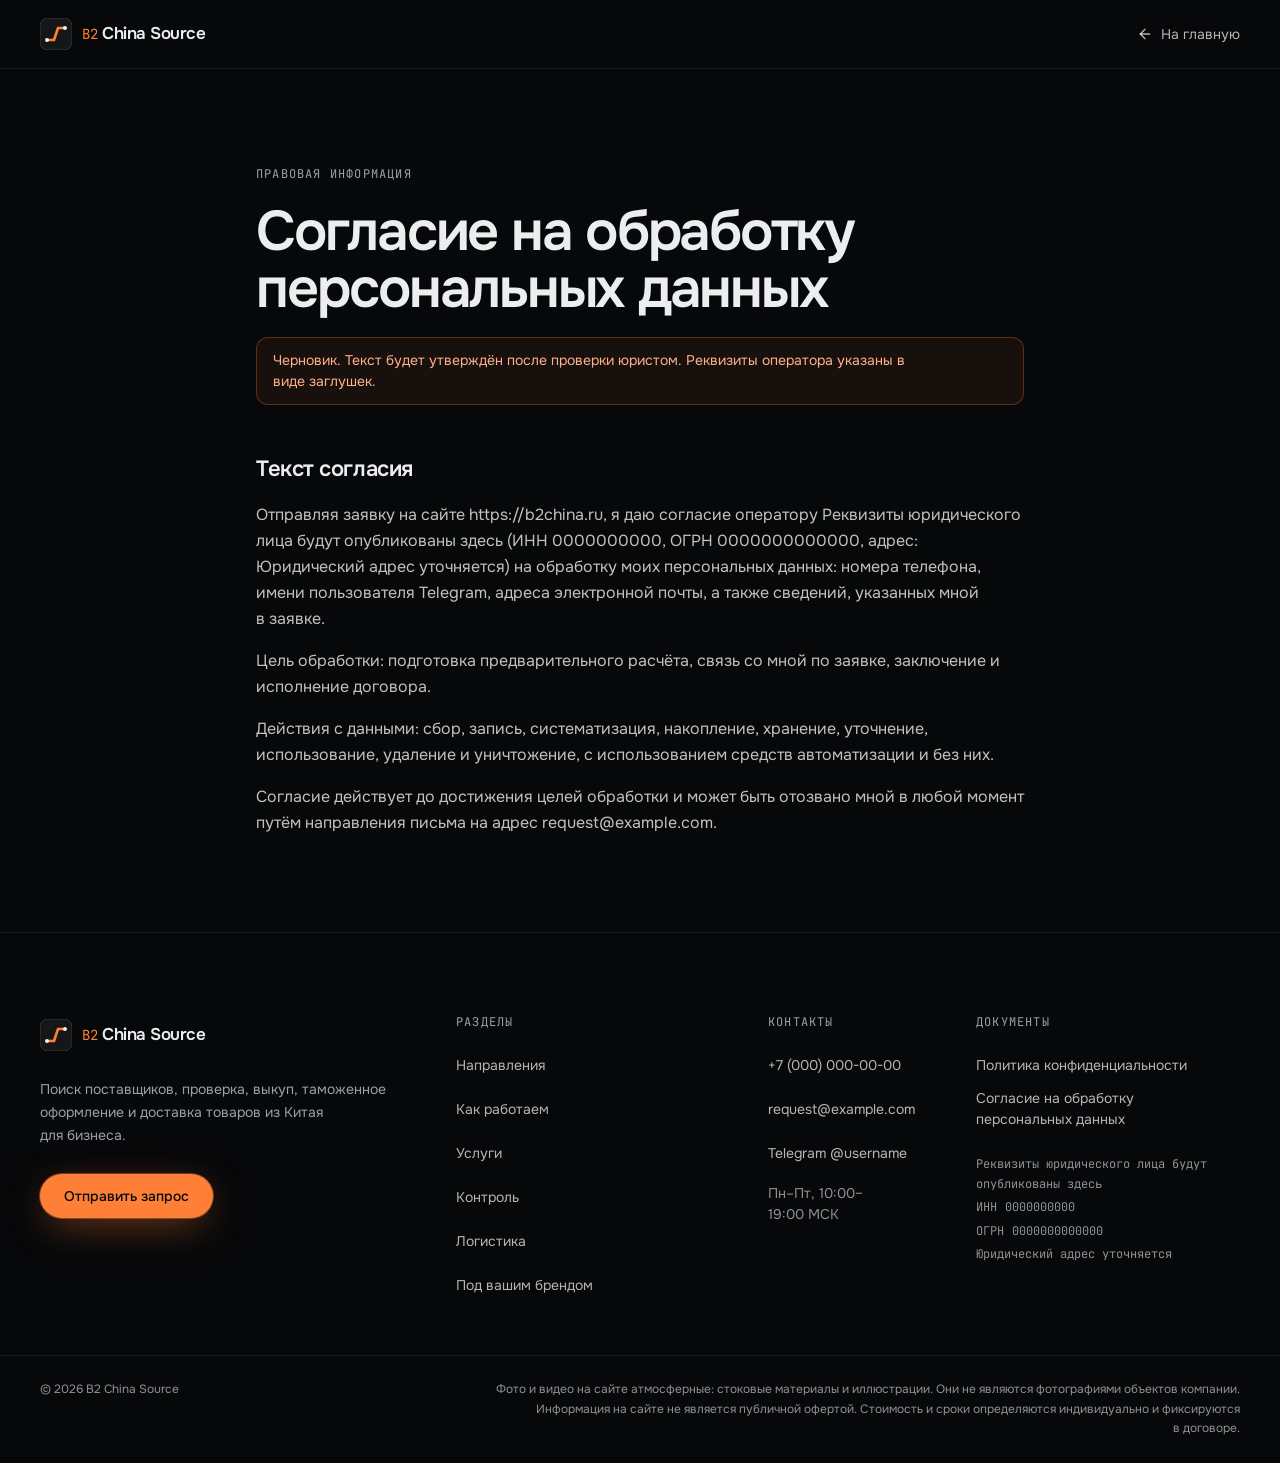
==== consent/index.html @ 24091be8 "Add files via upload" ====
<!doctype html>
<html lang="ru">
  <head>
    <meta charset="UTF-8" />
    <meta name="viewport" content="width=device-width, initial-scale=1.0, viewport-fit=cover" />
    <title>Согласие на обработку персональных данных | B2 China Source</title>
    <meta name="robots" content="noindex, follow" />
    <meta name="theme-color" content="#07080A" />
    <link rel="icon" type="image/svg+xml" href="/favicon.svg" />
    <script type="module" crossorigin src="/assets/main-Chl_ISQE.js"></script>
    <link rel="stylesheet" crossorigin href="/assets/main-C92BoehM.css">
  </head>
  <body>
    <div id="root" data-page="consent"></div>
  </body>
</html>
---- assets/main-C92BoehM.css ----
@font-face{font-family:Onest Variable;font-style:normal;font-display:swap;font-weight:100 900;src:url(/assets/onest-cyrillic-ext-wght-normal-DOFToQv1.woff2)format("woff2-variations");unicode-range:U+460-52F,U+1C80-1C8A,U+20B4,U+2DE0-2DFF,U+A640-A69F,U+FE2E-FE2F}@font-face{font-family:Onest Variable;font-style:normal;font-display:swap;font-weight:100 900;src:url(/assets/onest-cyrillic-wght-normal-DayYxulF.woff2)format("woff2-variations");unicode-range:U+301,U+400-45F,U+490-491,U+4B0-4B1,U+2116}@font-face{font-family:Onest Variable;font-style:normal;font-display:swap;font-weight:100 900;src:url(/assets/onest-math-wght-normal-Bl4ZGkZl.woff2)format("woff2-variations");unicode-range:U+302-303,U+305,U+307-308,U+310,U+312,U+315,U+31A,U+326-327,U+32C,U+32F-330,U+332-333,U+338,U+33A,U+346,U+34D,U+391-3A1,U+3A3-3A9,U+3B1-3C9,U+3D1,U+3D5-3D6,U+3F0-3F1,U+3F4-3F5,U+2016-2017,U+2034-2038,U+203C,U+2040,U+2043,U+2047,U+2050,U+2057,U+205F,U+2070-2071,U+2074-208E,U+2090-209C,U+20D0-20DC,U+20E1,U+20E5-20EF,U+2100-2112,U+2114-2115,U+2117-2121,U+2123-214F,U+2190,U+2192,U+2194-21AE,U+21B0-21E5,U+21F1-21F2,U+21F4-2211,U+2213-2214,U+2216-22FF,U+2308-230B,U+2310,U+2319,U+231C-2321,U+2336-237A,U+237C,U+2395,U+239B-23B7,U+23D0,U+23DC-23E1,U+2474-2475,U+25AF,U+25B3,U+25B7,U+25BD,U+25C1,U+25CA,U+25CC,U+25FB,U+266D-266F,U+27C0-27FF,U+2900-2AFF,U+2B0E-2B11,U+2B30-2B4C,U+2BFE,U+3030,U+FF5B,U+FF5D,U+1D400-1D7FF,U+1EE??}@font-face{font-family:Onest Variable;font-style:normal;font-display:swap;font-weight:100 900;src:url(/assets/onest-symbols-wght-normal-DxQzqQfC.woff2)format("woff2-variations");unicode-range:U+1-C,U+E-1F,U+7F-9F,U+20DD-20E0,U+20E2-20E4,U+2150-218F,U+2190,U+2192,U+2194-2199,U+21AF,U+21E6-21F0,U+21F3,U+2218-2219,U+2299,U+22C4-22C6,U+2300-243F,U+2440-244A,U+2460-24FF,U+25A0-27BF,U+28??,U+2921-2922,U+2981,U+29BF,U+29EB,U+2B??,U+4DC0-4DFF,U+FFF9-FFFB,U+10140-1018E,U+10190-1019C,U+101A0,U+101D0-101FD,U+102E0-102FB,U+10E60-10E7E,U+1D2C0-1D2D3,U+1D2E0-1D37F,U+1F0??,U+1F100-1F1AD,U+1F1E6-1F1FF,U+1F30D-1F30F,U+1F315,U+1F31C,U+1F31E,U+1F320-1F32C,U+1F336,U+1F378,U+1F37D,U+1F382,U+1F393-1F39F,U+1F3A7-1F3A8,U+1F3AC-1F3AF,U+1F3C2,U+1F3C4-1F3C6,U+1F3CA-1F3CE,U+1F3D4-1F3E0,U+1F3ED,U+1F3F1-1F3F3,U+1F3F5-1F3F7,U+1F408,U+1F415,U+1F41F,U+1F426,U+1F43F,U+1F441-1F442,U+1F444,U+1F446-1F449,U+1F44C-1F44E,U+1F453,U+1F46A,U+1F47D,U+1F4A3,U+1F4B0,U+1F4B3,U+1F4B9,U+1F4BB,U+1F4BF,U+1F4C8-1F4CB,U+1F4D6,U+1F4DA,U+1F4DF,U+1F4E3-1F4E6,U+1F4EA-1F4ED,U+1F4F7,U+1F4F9-1F4FB,U+1F4FD-1F4FE,U+1F503,U+1F507-1F50B,U+1F50D,U+1F512-1F513,U+1F53E-1F54A,U+1F54F-1F5FA,U+1F610,U+1F650-1F67F,U+1F687,U+1F68D,U+1F691,U+1F694,U+1F698,U+1F6AD,U+1F6B2,U+1F6B9-1F6BA,U+1F6BC,U+1F6C6-1F6CF,U+1F6D3-1F6D7,U+1F6E0-1F6EA,U+1F6F0-1F6F3,U+1F6F7-1F6FC,U+1F7??,U+1F800-1F80B,U+1F810-1F847,U+1F850-1F859,U+1F860-1F887,U+1F890-1F8AD,U+1F8B0-1F8BB,U+1F8C0-1F8C1,U+1F900-1F90B,U+1F93B,U+1F946,U+1F984,U+1F996,U+1F9E9,U+1FA00-1FA6F,U+1FA70-1FA7C,U+1FA80-1FA89,U+1FA8F-1FAC6,U+1FACE-1FADC,U+1FADF-1FAE9,U+1FAF0-1FAF8,U+1FB??}@font-face{font-family:Onest Variable;font-style:normal;font-display:swap;font-weight:100 900;src:url(/assets/onest-vietnamese-wght-normal-BBxOatbv.woff2)format("woff2-variations");unicode-range:U+102-103,U+110-111,U+128-129,U+168-169,U+1A0-1A1,U+1AF-1B0,U+300-301,U+303-304,U+308-309,U+323,U+329,U+1EA0-1EF9,U+20AB}@font-face{font-family:Onest Variable;font-style:normal;font-display:swap;font-weight:100 900;src:url(/assets/onest-latin-ext-wght-normal-QAhDxQuo.woff2)format("woff2-variations");unicode-range:U+100-2BA,U+2BD-2C5,U+2C7-2CC,U+2CE-2D7,U+2DD-2FF,U+304,U+308,U+329,U+1D00-1DBF,U+1E00-1E9F,U+1EF2-1EFF,U+2020,U+20A0-20AB,U+20AD-20C0,U+2113,U+2C60-2C7F,U+A720-A7FF}@font-face{font-family:Onest Variable;font-style:normal;font-display:swap;font-weight:100 900;src:url(/assets/onest-latin-wght-normal-Dun_Rd-l.woff2)format("woff2-variations");unicode-range:U+??,U+131,U+152-153,U+2BB-2BC,U+2C6,U+2DA,U+2DC,U+304,U+308,U+329,U+2000-206F,U+20AC,U+2122,U+2191,U+2193,U+2212,U+2215,U+FEFF,U+FFFD}@font-face{font-family:JetBrains Mono;font-style:normal;font-display:swap;font-weight:400;src:url(/assets/jetbrains-mono-cyrillic-400-normal-BEIGL1Tu.woff2)format("woff2"),url(/assets/jetbrains-mono-cyrillic-400-normal-ugxPyKxw.woff)format("woff")}@font-face{font-family:JetBrains Mono;font-style:normal;font-display:swap;font-weight:400;src:url(/assets/jetbrains-mono-latin-400-normal-V6pRDFza.woff2)format("woff2"),url(/assets/jetbrains-mono-latin-400-normal-6-qcROiO.woff)format("woff")}@layer properties{@supports (((-webkit-hyphens:none)) and (not (margin-trim:inline))) or ((-moz-orient:inline) and (not (color:rgb(from red r g b)))){*,:before,:after,::backdrop{--tw-translate-x:0;--tw-translate-y:0;--tw-translate-z:0;--tw-rotate-x:initial;--tw-rotate-y:initial;--tw-rotate-z:initial;--tw-skew-x:initial;--tw-skew-y:initial;--tw-divide-y-reverse:0;--tw-border-style:solid;--tw-gradient-position:initial;--tw-gradient-from:#0000;--tw-gradient-via:#0000;--tw-gradient-to:#0000;--tw-gradient-stops:initial;--tw-gradient-via-stops:initial;--tw-gradient-from-position:0%;--tw-gradient-via-position:50%;--tw-gradient-to-position:100%;--tw-leading:initial;--tw-font-weight:initial;--tw-tracking:initial;--tw-shadow:0 0 #0000;--tw-shadow-color:initial;--tw-shadow-alpha:100%;--tw-inset-shadow:0 0 #0000;--tw-inset-shadow-color:initial;--tw-inset-shadow-alpha:100%;--tw-ring-color:initial;--tw-ring-shadow:0 0 #0000;--tw-inset-ring-color:initial;--tw-inset-ring-shadow:0 0 #0000;--tw-ring-inset:initial;--tw-ring-offset-width:0px;--tw-ring-offset-color:#fff;--tw-ring-offset-shadow:0 0 #0000;--tw-blur:initial;--tw-brightness:initial;--tw-contrast:initial;--tw-grayscale:initial;--tw-hue-rotate:initial;--tw-invert:initial;--tw-opacity:initial;--tw-saturate:initial;--tw-sepia:initial;--tw-drop-shadow:initial;--tw-drop-shadow-color:initial;--tw-drop-shadow-alpha:100%;--tw-drop-shadow-size:initial;--tw-backdrop-blur:initial;--tw-backdrop-brightness:initial;--tw-backdrop-contrast:initial;--tw-backdrop-grayscale:initial;--tw-backdrop-hue-rotate:initial;--tw-backdrop-invert:initial;--tw-backdrop-opacity:initial;--tw-backdrop-saturate:initial;--tw-backdrop-sepia:initial;--tw-duration:initial;--tw-ease:initial;--tw-scale-x:1;--tw-scale-y:1;--tw-scale-z:1;--tw-outline-style:solid;--tw-content:""}}}@layer theme{:root,:host{--font-sans:"Onest Variable", ui-sans-serif, system-ui, -apple-system, "Segoe UI", Roboto, sans-serif;--font-mono:"JetBrains Mono", ui-monospace, SFMono-Regular, Menlo, monospace;--color-black:#000;--color-white:#fff;--spacing:.25rem;--container-sm:24rem;--container-md:28rem;--container-lg:32rem;--container-xl:36rem;--container-2xl:42rem;--container-3xl:48rem;--container-5xl:64rem;--text-lg:1.125rem;--text-lg--line-height:calc(1.75 / 1.125);--text-xl:1.25rem;--text-xl--line-height:calc(1.75 / 1.25);--font-weight-normal:400;--font-weight-medium:500;--font-weight-semibold:600;--tracking-tight:-.025em;--tracking-normal:0em;--tracking-wider:.05em;--leading-tight:1.25;--leading-snug:1.375;--leading-relaxed:1.625;--radius-md:.375rem;--radius-lg:.5rem;--radius-xl:.75rem;--radius-2xl:1rem;--animate-spin:spin 1s linear infinite;--blur-md:12px;--blur-xl:24px;--blur-2xl:40px;--default-transition-duration:.15s;--default-transition-timing-function:cubic-bezier(.4, 0, .2, 1);--default-font-family:var(--font-sans);--default-mono-font-family:var(--font-mono);--color-ink-950:#07080a;--color-ink-900:#0c0e11;--color-ink-850:#111317;--color-ink-800:#14171b;--color-fg:#ecedee;--color-muted:#9ba1a9;--color-dim:#80868f;--color-signal:#ff7f36;--color-signal-soft:#ffb08a;--color-paper:#e8e9e4;--color-paper-2:#dcddd6;--color-graphite:#1a1c1f;--color-danger:#ff8a7a;--ease-out-expo:cubic-bezier(.16, 1, .3, 1);--animate-kenburns:kenburns 22s ease-in-out infinite alternate;--animate-marquee:marquee 40s linear infinite;--animate-dash:dash 1.6s linear infinite;--animate-pulse-ring:pulse-ring 2.4s ease-out infinite}}@layer base{*,:after,:before,::backdrop{box-sizing:border-box;border:0 solid;margin:0;padding:0}::file-selector-button{box-sizing:border-box;border:0 solid;margin:0;padding:0}html,:host{-webkit-text-size-adjust:100%;tab-size:4;line-height:1.5;font-family:var(--default-font-family,-apple-system, BlinkMacSystemFont, "Segoe UI", Roboto, "Helvetica Neue", "Noto Sans", Arial, sans-serif, "Apple Color Emoji", "Segoe UI Emoji", "Segoe UI Symbol", "Noto Color Emoji");font-feature-settings:var(--default-font-feature-settings,normal);font-variation-settings:var(--default-font-variation-settings,normal);-webkit-tap-highlight-color:transparent}hr{height:0;color:inherit;border-top-width:1px}abbr:where([title]){-webkit-text-decoration:underline dotted;text-decoration:underline dotted}h1,h2,h3,h4,h5,h6{font-size:inherit;font-weight:inherit}a{color:inherit;-webkit-text-decoration:inherit;-webkit-text-decoration:inherit;-webkit-text-decoration:inherit;-webkit-text-decoration:inherit;text-decoration:inherit}b,strong{font-weight:bolder}code,kbd,samp,pre{font-family:var(--default-mono-font-family,ui-monospace, SFMono-Regular, Menlo, Monaco, Consolas, "Liberation Mono", "Courier New", monospace);font-feature-settings:var(--default-mono-font-feature-settings,normal);font-variation-settings:var(--default-mono-font-variation-settings,normal);font-size:1em}small{font-size:80%}sub,sup{vertical-align:baseline;font-size:75%;line-height:0;position:relative}sub{bottom:-.25em}sup{top:-.5em}table{text-indent:0;border-color:inherit;border-collapse:collapse}:-moz-focusring:where(:not(iframe)){outline:auto}progress{vertical-align:baseline}summary{display:list-item}ol,ul,menu{list-style:none}img,svg,video,canvas,audio,iframe,embed,object{vertical-align:middle;display:block}img,video{max-width:100%;height:auto}button,input,select,optgroup,textarea{font:inherit;font-feature-settings:inherit;font-variation-settings:inherit;letter-spacing:inherit;color:inherit;opacity:1;background-color:#0000;border-radius:0}::file-selector-button{font:inherit;font-feature-settings:inherit;font-variation-settings:inherit;letter-spacing:inherit;color:inherit;opacity:1;background-color:#0000;border-radius:0}:where(select:is([multiple],[size])) optgroup{font-weight:bolder}:where(select:is([multiple],[size])) optgroup option{padding-inline-start:20px}::file-selector-button{margin-inline-end:4px}::placeholder{opacity:1}@supports (not ((-webkit-appearance:-apple-pay-button))) or (contain-intrinsic-size:1px){::placeholder{color:currentColor}@supports (color:color-mix(in lab, red, red)){::placeholder{color:color-mix(in oklab, currentcolor 50%, transparent)}}}textarea{resize:vertical}::-webkit-search-decoration{-webkit-appearance:none}::-webkit-date-and-time-value{min-height:1lh;text-align:inherit}::-webkit-datetime-edit{display:inline-flex}::-webkit-datetime-edit-fields-wrapper{padding:0}::-webkit-datetime-edit{padding-block:0}::-webkit-datetime-edit-year-field{padding-block:0}::-webkit-datetime-edit-month-field{padding-block:0}::-webkit-datetime-edit-day-field{padding-block:0}::-webkit-datetime-edit-hour-field{padding-block:0}::-webkit-datetime-edit-minute-field{padding-block:0}::-webkit-datetime-edit-second-field{padding-block:0}::-webkit-datetime-edit-millisecond-field{padding-block:0}::-webkit-datetime-edit-meridiem-field{padding-block:0}::-webkit-calendar-picker-indicator{line-height:1}:-moz-ui-invalid{box-shadow:none}button,input:where([type=button],[type=reset],[type=submit]){appearance:button}::file-selector-button{appearance:button}::-webkit-inner-spin-button{height:auto}::-webkit-outer-spin-button{height:auto}[hidden]:where(:not([hidden=until-found])){display:none!important}html{--lightningcss-light: ;--lightningcss-dark:initial;color-scheme:dark;-webkit-text-size-adjust:100%;scroll-behavior:smooth;scroll-padding-top:88px}body{background-color:var(--color-ink-950);font-family:var(--font-sans);color:var(--color-fg);-webkit-font-smoothing:antialiased;-moz-osx-font-smoothing:grayscale;text-rendering:optimizelegibility;font-feature-settings:"ss01", "cv11";overflow-x:clip}::selection{background:var(--color-signal);color:#0c0e11}:focus-visible{outline:2px solid var(--color-signal);outline-offset:3px;border-radius:6px}button,[role=button],label[for]{cursor:pointer}p,li,dd{text-wrap:pretty}img,video,svg{max-width:100%}}@layer components{.container-x{width:100%;max-width:1440px;padding-inline:calc(var(--spacing) * 4);margin-inline:auto}@media (width>=40rem){.container-x{padding-inline:calc(var(--spacing) * 6)}}@media (width>=64rem){.container-x{padding-inline:calc(var(--spacing) * 10)}}.eyebrow{font-family:var(--font-mono);--tw-tracking:.1em;letter-spacing:.1em;color:var(--color-muted);text-transform:uppercase;font-size:12px}.h-display{--tw-leading:.95;--tw-font-weight:var(--font-weight-semibold);line-height:.95;font-weight:var(--font-weight-semibold);--tw-tracking:-.045em;letter-spacing:-.045em}.h-section{--tw-leading:1;--tw-font-weight:var(--font-weight-semibold);font-size:clamp(2.1rem,4.7vw,4.25rem);line-height:1;font-weight:var(--font-weight-semibold);--tw-tracking:-.04em;letter-spacing:-.04em;text-wrap:balance}.section-y{padding-block:calc(var(--spacing) * 20)}@media (width>=40rem){.section-y{padding-block:calc(var(--spacing) * 24)}}@media (width>=64rem){.section-y{padding-block:calc(var(--spacing) * 28)}}.lead{--tw-leading:var(--leading-relaxed);font-size:17px;line-height:var(--leading-relaxed);color:var(--color-muted)}@media (width>=40rem){.lead{font-size:var(--text-lg);line-height:var(--tw-leading,var(--text-lg--line-height))}}.hairline{border-color:#ffffff14}@supports (color:color-mix(in lab, red, red)){.hairline{border-color:color-mix(in oklab, var(--color-white) 8%, transparent)}}.grain:after{content:"";pointer-events:none;opacity:.07;mix-blend-mode:overlay;background-image:url("data:image/svg+xml,%3Csvg xmlns='http://www.w3.org/2000/svg' width='160' height='160'%3E%3Cfilter id='n'%3E%3CfeTurbulence type='fractalNoise' baseFrequency='.9' numOctaves='2' stitchTiles='stitch'/%3E%3C/filter%3E%3Crect width='100%25' height='100%25' filter='url(%23n)'/%3E%3C/svg%3E");position:absolute;inset:0}.dot-grid{background-image:radial-gradient(#ffffff17 1px,#0000 1px);background-size:22px 22px}.field{min-height:calc(var(--spacing) * 12);border-radius:var(--radius-xl);border-style:var(--tw-border-style);border-width:1px;border-color:#ffffff24;width:100%}@supports (color:color-mix(in lab, red, red)){.field{border-color:color-mix(in oklab, var(--color-white) 14.0%, transparent)}}.field{background-color:#ffffff0d}@supports (color:color-mix(in lab, red, red)){.field{background-color:color-mix(in oklab, var(--color-white) 5%, transparent)}}.field{padding-inline:calc(var(--spacing) * 4);padding-block:calc(var(--spacing) * 3);color:var(--color-fg);transition-property:color,background-color,border-color,outline-color,text-decoration-color,fill,stroke,--tw-gradient-from,--tw-gradient-via,--tw-gradient-to;transition-timing-function:var(--tw-ease,var(--default-transition-timing-function));transition-duration:var(--tw-duration,var(--default-transition-duration));--tw-outline-style:none;outline-style:none;font-size:16px}.field::placeholder{color:#fff6}@supports (color:color-mix(in lab, red, red)){.field::placeholder{color:color-mix(in oklab, var(--color-white) 40%, transparent)}}@media (hover:hover){.field:hover{border-color:#ffffff40}@supports (color:color-mix(in lab, red, red)){.field:hover{border-color:color-mix(in oklab, var(--color-white) 25%, transparent)}}}.field:focus{border-color:#ff7f36cc}@supports (color:color-mix(in lab, red, red)){.field:focus{border-color:color-mix(in oklab, var(--color-signal) 80%, transparent)}}.field:focus{background-color:#ffffff12}@supports (color:color-mix(in lab, red, red)){.field:focus{background-color:color-mix(in oklab, var(--color-white) 7.0%, transparent)}}.field:focus{--tw-ring-shadow:var(--tw-ring-inset,) 0 0 0 calc(4px + var(--tw-ring-offset-width)) var(--tw-ring-color,currentcolor);box-shadow:var(--tw-inset-shadow), var(--tw-inset-ring-shadow), var(--tw-ring-offset-shadow), var(--tw-ring-shadow), var(--tw-shadow);--tw-ring-color:#ff7f3626}@supports (color:color-mix(in lab, red, red)){.field:focus{--tw-ring-color:color-mix(in oklab, var(--color-signal) 15%, transparent)}}.field[aria-invalid=true]{border-color:#ff8a7ab3}@supports (color:color-mix(in lab, red, red)){.field[aria-invalid=true]{border-color:color-mix(in oklab, var(--color-danger) 70%, transparent)}}.btn{min-height:calc(var(--spacing) * 12);justify-content:center;align-items:center;gap:calc(var(--spacing) * 2);padding-inline:calc(var(--spacing) * 6);--tw-font-weight:var(--font-weight-medium);font-size:15px;font-weight:var(--font-weight-medium);transition-property:all;transition-timing-function:var(--tw-ease,var(--default-transition-timing-function));transition-duration:var(--tw-duration,var(--default-transition-duration));--tw-duration:.3s;--tw-ease:var(--ease-out-expo);transition-duration:.3s;transition-timing-function:var(--ease-out-expo);border-radius:2147483647px;display:inline-flex}.btn:disabled{cursor:not-allowed;opacity:.6}.btn-primary{background-color:var(--color-signal);color:var(--color-ink-950)}@media (hover:hover){.btn-primary:hover{background-color:#ff9352}}.btn-primary:active{scale:.98}.btn-primary{box-shadow:0 0 0 1px #ff7f3666,0 10px 40px -10px #ff7f3699}.btn-ghost{border-style:var(--tw-border-style);border-width:1px;border-color:#ffffff26}@supports (color:color-mix(in lab, red, red)){.btn-ghost{border-color:color-mix(in oklab, var(--color-white) 15%, transparent)}}.btn-ghost{background-color:#ffffff0a}@supports (color:color-mix(in lab, red, red)){.btn-ghost{background-color:color-mix(in oklab, var(--color-white) 4%, transparent)}}.btn-ghost{color:var(--color-fg);--tw-backdrop-blur:blur(var(--blur-md));-webkit-backdrop-filter:var(--tw-backdrop-blur,) var(--tw-backdrop-brightness,) var(--tw-backdrop-contrast,) var(--tw-backdrop-grayscale,) var(--tw-backdrop-hue-rotate,) var(--tw-backdrop-invert,) var(--tw-backdrop-opacity,) var(--tw-backdrop-saturate,) var(--tw-backdrop-sepia,);backdrop-filter:var(--tw-backdrop-blur,) var(--tw-backdrop-brightness,) var(--tw-backdrop-contrast,) var(--tw-backdrop-grayscale,) var(--tw-backdrop-hue-rotate,) var(--tw-backdrop-invert,) var(--tw-backdrop-opacity,) var(--tw-backdrop-saturate,) var(--tw-backdrop-sepia,)}@media (hover:hover){.btn-ghost:hover{border-color:#ffffff4d}@supports (color:color-mix(in lab, red, red)){.btn-ghost:hover{border-color:color-mix(in oklab, var(--color-white) 30%, transparent)}}.btn-ghost:hover{background-color:#ffffff14}@supports (color:color-mix(in lab, red, red)){.btn-ghost:hover{background-color:color-mix(in oklab, var(--color-white) 8%, transparent)}}}}@layer utilities{.pointer-events-none{pointer-events:none}.visible{visibility:visible}.sr-only{clip-path:inset(50%);white-space:nowrap;border-width:0;width:1px;height:1px;margin:-1px;padding:0;position:absolute;overflow:hidden}.absolute{position:absolute}.fixed{position:fixed}.relative{position:relative}.inset-0{inset:0}.inset-x-0{inset-inline:0}.inset-x-2{inset-inline:calc(var(--spacing) * 2)}.-top-2{top:calc(var(--spacing) * -2)}.-top-px{top:-1px}.top-0{top:0}.top-1\/2{top:50%}.top-4{top:calc(var(--spacing) * 4)}.top-5{top:calc(var(--spacing) * 5)}.top-20{top:calc(var(--spacing) * 20)}.top-\[31px\]{top:31px}.top-\[68px\]{top:68px}.-right-2{right:calc(var(--spacing) * -2)}.right-4{right:calc(var(--spacing) * 4)}.right-10{right:calc(var(--spacing) * 10)}.right-14{right:calc(var(--spacing) * 14)}.right-\[6\.25\%\]{right:6.25%}.bottom-0{bottom:0}.bottom-24{bottom:calc(var(--spacing) * 24)}.-left-40{left:calc(var(--spacing) * -40)}.-left-\[9999px\]{left:-9999px}.left-0{left:0}.left-4{left:calc(var(--spacing) * 4)}.left-5{left:calc(var(--spacing) * 5)}.left-10{left:calc(var(--spacing) * 10)}.left-14{left:calc(var(--spacing) * 14)}.left-\[6\.25\%\]{left:6.25%}.left-\[7px\]{left:7px}.isolate{isolation:isolate}.-z-10{z-index:calc(10 * -1)}.-z-20{z-index:calc(20 * -1)}.z-40{z-index:40}.z-50{z-index:50}.z-\[100\]{z-index:100}.col-start-2{grid-column-start:2}.mx-auto{margin-inline:auto}.mt-0\.5{margin-top:calc(var(--spacing) * .5)}.mt-1{margin-top:var(--spacing)}.mt-2{margin-top:calc(var(--spacing) * 2)}.mt-2\.5{margin-top:calc(var(--spacing) * 2.5)}.mt-3{margin-top:calc(var(--spacing) * 3)}.mt-4{margin-top:calc(var(--spacing) * 4)}.mt-5{margin-top:calc(var(--spacing) * 5)}.mt-6{margin-top:calc(var(--spacing) * 6)}.mt-7{margin-top:calc(var(--spacing) * 7)}.mt-8{margin-top:calc(var(--spacing) * 8)}.mt-9{margin-top:calc(var(--spacing) * 9)}.mt-10{margin-top:calc(var(--spacing) * 10)}.mt-12{margin-top:calc(var(--spacing) * 12)}.mt-14{margin-top:calc(var(--spacing) * 14)}.mt-auto{margin-top:auto}.mb-3\.5{margin-bottom:calc(var(--spacing) * 3.5)}.mb-5{margin-bottom:calc(var(--spacing) * 5)}.ml-1\.5{margin-left:calc(var(--spacing) * 1.5)}.block{display:block}.flex{display:flex}.grid{display:grid}.hidden{display:none}.inline{display:inline}.inline-flex{display:inline-flex}.h-0{height:0}.h-1{height:var(--spacing)}.h-1\.5{height:calc(var(--spacing) * 1.5)}.h-2{height:calc(var(--spacing) * 2)}.h-2\/5{height:40%}.h-3{height:calc(var(--spacing) * 3)}.h-3\.5{height:calc(var(--spacing) * 3.5)}.h-4{height:calc(var(--spacing) * 4)}.h-5{height:calc(var(--spacing) * 5)}.h-6{height:calc(var(--spacing) * 6)}.h-7{height:calc(var(--spacing) * 7)}.h-8{height:calc(var(--spacing) * 8)}.h-9{height:calc(var(--spacing) * 9)}.h-11{height:calc(var(--spacing) * 11)}.h-12{height:calc(var(--spacing) * 12)}.h-14{height:calc(var(--spacing) * 14)}.h-16{height:calc(var(--spacing) * 16)}.h-40{height:calc(var(--spacing) * 40)}.h-\[15px\]{height:15px}.h-\[46vh\]{height:46vh}.h-\[68px\]{height:68px}.h-\[520px\]{height:520px}.h-auto{height:auto}.h-full{height:100%}.h-px{height:1px}.min-h-10{min-height:calc(var(--spacing) * 10)}.min-h-11{min-height:calc(var(--spacing) * 11)}.min-h-12{min-height:calc(var(--spacing) * 12)}.min-h-13{min-height:calc(var(--spacing) * 13)}.min-h-14{min-height:calc(var(--spacing) * 14)}.min-h-\[100svh\]{min-height:100svh}.min-h-\[220px\]{min-height:220px}.min-h-\[280px\]{min-height:280px}.min-h-\[320px\]{min-height:320px}.min-h-\[360px\]{min-height:360px}.min-h-full{min-height:100%}.w-0{width:0}.w-1{width:var(--spacing)}.w-1\.5{width:calc(var(--spacing) * 1.5)}.w-1\/3{width:33.3333%}.w-3{width:calc(var(--spacing) * 3)}.w-3\.5{width:calc(var(--spacing) * 3.5)}.w-4{width:calc(var(--spacing) * 4)}.w-5{width:calc(var(--spacing) * 5)}.w-6{width:calc(var(--spacing) * 6)}.w-7{width:calc(var(--spacing) * 7)}.w-8{width:calc(var(--spacing) * 8)}.w-9{width:calc(var(--spacing) * 9)}.w-11{width:calc(var(--spacing) * 11)}.w-12{width:calc(var(--spacing) * 12)}.w-14{width:calc(var(--spacing) * 14)}.w-16{width:calc(var(--spacing) * 16)}.w-\[6\.75rem\]{width:6.75rem}.w-\[15px\]{width:15px}.w-\[520px\]{width:520px}.w-fit{width:fit-content}.w-full{width:100%}.w-max{width:max-content}.w-px{width:1px}.max-w-2xl{max-width:var(--container-2xl)}.max-w-3xl{max-width:var(--container-3xl)}.max-w-5xl{max-width:var(--container-5xl)}.max-w-\[38rem\]{max-width:38rem}.max-w-\[140px\]{max-width:140px}.max-w-\[260px\]{max-width:260px}.max-w-full{max-width:100%}.max-w-lg{max-width:var(--container-lg)}.max-w-md{max-width:var(--container-md)}.max-w-sm{max-width:var(--container-sm)}.max-w-xl{max-width:var(--container-xl)}.min-w-0{min-width:0}.min-w-6{min-width:calc(var(--spacing) * 6)}.flex-1{flex:1}.shrink-0{flex-shrink:0}.origin-center{transform-origin:50%}.-translate-y-1\/2{--tw-translate-y:calc(calc(1 / 2 * 100%) * -1);translate:var(--tw-translate-x) var(--tw-translate-y)}.transform{transform:var(--tw-rotate-x,) var(--tw-rotate-y,) var(--tw-rotate-z,) var(--tw-skew-x,) var(--tw-skew-y,)}.animate-dash{animation:var(--animate-dash)}.animate-pulse-ring{animation:var(--animate-pulse-ring)}.animate-spin{animation:var(--animate-spin)}.cursor-pointer{cursor:pointer}.resize-none{resize:none}.resize-y{resize:vertical}.appearance-none{appearance:none}.grid-cols-2{grid-template-columns:repeat(2,minmax(0,1fr))}.grid-cols-4{grid-template-columns:repeat(4,minmax(0,1fr))}.grid-cols-\[1\.5rem_1fr\]{grid-template-columns:1.5rem 1fr}.grid-cols-\[auto_1fr\]{grid-template-columns:auto 1fr}.grid-rows-\[0fr\]{grid-template-rows:0fr}.grid-rows-\[1fr\]{grid-template-rows:1fr}.flex-col{flex-direction:column}.flex-wrap{flex-wrap:wrap}.place-items-center{place-items:center}.items-baseline{align-items:baseline}.items-center{align-items:center}.items-end{align-items:flex-end}.items-start{align-items:flex-start}.justify-between{justify-content:space-between}.justify-center{justify-content:center}.justify-end{justify-content:flex-end}.\[gap\:1px\]{gap:1px}.gap-0{gap:0}.gap-1{gap:var(--spacing)}.gap-1\.5{gap:calc(var(--spacing) * 1.5)}.gap-2{gap:calc(var(--spacing) * 2)}.gap-2\.5{gap:calc(var(--spacing) * 2.5)}.gap-3{gap:calc(var(--spacing) * 3)}.gap-3\.5{gap:calc(var(--spacing) * 3.5)}.gap-4{gap:calc(var(--spacing) * 4)}.gap-5{gap:calc(var(--spacing) * 5)}.gap-6{gap:calc(var(--spacing) * 6)}.gap-7{gap:calc(var(--spacing) * 7)}.gap-8{gap:calc(var(--spacing) * 8)}.gap-10{gap:calc(var(--spacing) * 10)}.gap-12{gap:calc(var(--spacing) * 12)}.gap-x-3{column-gap:calc(var(--spacing) * 3)}.gap-y-1{row-gap:var(--spacing)}.gap-y-2{row-gap:calc(var(--spacing) * 2)}:where(.divide-y>:not(:last-child)){--tw-divide-y-reverse:0;border-bottom-style:var(--tw-border-style);border-top-style:var(--tw-border-style);border-top-width:calc(1px * var(--tw-divide-y-reverse));border-bottom-width:calc(1px * calc(1 - var(--tw-divide-y-reverse)))}:where(.divide-black\/\[0\.07\]>:not(:last-child)){border-color:#00000012}@supports (color:color-mix(in lab, red, red)){:where(.divide-black\/\[0\.07\]>:not(:last-child)){border-color:color-mix(in oklab, var(--color-black) 7.0%, transparent)}}.truncate{text-overflow:ellipsis;white-space:nowrap;overflow:hidden}.overflow-hidden{overflow:hidden}.overflow-y-auto{overflow-y:auto}.rounded-2xl{border-radius:var(--radius-2xl)}.rounded-\[22px\]{border-radius:22px}.rounded-\[24px\]{border-radius:24px}.rounded-\[28px\]{border-radius:28px}.rounded-\[32px\]{border-radius:32px}.rounded-full{border-radius:2147483647px}.rounded-lg{border-radius:var(--radius-lg)}.rounded-md{border-radius:var(--radius-md)}.rounded-xl{border-radius:var(--radius-xl)}.rounded-b-\[22px\]{border-bottom-right-radius:22px;border-bottom-left-radius:22px}.border{border-style:var(--tw-border-style);border-width:1px}.border-2{border-style:var(--tw-border-style);border-width:2px}.border-y{border-block-style:var(--tw-border-style);border-block-width:1px}.border-t{border-top-style:var(--tw-border-style);border-top-width:1px}.border-b{border-bottom-style:var(--tw-border-style);border-bottom-width:1px}.border-dashed{--tw-border-style:dashed;border-style:dashed}.border-black\/10{border-color:#0000001a}@supports (color:color-mix(in lab, red, red)){.border-black\/10{border-color:color-mix(in oklab, var(--color-black) 10%, transparent)}}.border-black\/\[0\.08\]{border-color:#00000014}@supports (color:color-mix(in lab, red, red)){.border-black\/\[0\.08\]{border-color:color-mix(in oklab, var(--color-black) 8%, transparent)}}.border-danger\/30{border-color:#ff8a7a4d}@supports (color:color-mix(in lab, red, red)){.border-danger\/30{border-color:color-mix(in oklab, var(--color-danger) 30%, transparent)}}.border-danger\/60{border-color:#ff8a7a99}@supports (color:color-mix(in lab, red, red)){.border-danger\/60{border-color:color-mix(in oklab, var(--color-danger) 60%, transparent)}}.border-danger\/70{border-color:#ff8a7ab3}@supports (color:color-mix(in lab, red, red)){.border-danger\/70{border-color:color-mix(in oklab, var(--color-danger) 70%, transparent)}}.border-ink-950{border-color:var(--color-ink-950)}.border-signal{border-color:var(--color-signal)}.border-signal\/30{border-color:#ff7f364d}@supports (color:color-mix(in lab, red, red)){.border-signal\/30{border-color:color-mix(in oklab, var(--color-signal) 30%, transparent)}}.border-signal\/35{border-color:#ff7f3659}@supports (color:color-mix(in lab, red, red)){.border-signal\/35{border-color:color-mix(in oklab, var(--color-signal) 35%, transparent)}}.border-signal\/40{border-color:#ff7f3666}@supports (color:color-mix(in lab, red, red)){.border-signal\/40{border-color:color-mix(in oklab, var(--color-signal) 40%, transparent)}}.border-transparent{border-color:#0000}.border-white\/10{border-color:#ffffff1a}@supports (color:color-mix(in lab, red, red)){.border-white\/10{border-color:color-mix(in oklab, var(--color-white) 10%, transparent)}}.border-white\/12{border-color:#ffffff1f}@supports (color:color-mix(in lab, red, red)){.border-white\/12{border-color:color-mix(in oklab, var(--color-white) 12%, transparent)}}.border-white\/15{border-color:#ffffff26}@supports (color:color-mix(in lab, red, red)){.border-white\/15{border-color:color-mix(in oklab, var(--color-white) 15%, transparent)}}.border-white\/20{border-color:#fff3}@supports (color:color-mix(in lab, red, red)){.border-white\/20{border-color:color-mix(in oklab, var(--color-white) 20%, transparent)}}.border-white\/30{border-color:#ffffff4d}@supports (color:color-mix(in lab, red, red)){.border-white\/30{border-color:color-mix(in oklab, var(--color-white) 30%, transparent)}}.border-white\/40{border-color:#fff6}@supports (color:color-mix(in lab, red, red)){.border-white\/40{border-color:color-mix(in oklab, var(--color-white) 40%, transparent)}}.border-white\/\[0\.1\]{border-color:#ffffff1a}@supports (color:color-mix(in lab, red, red)){.border-white\/\[0\.1\]{border-color:color-mix(in oklab, var(--color-white) 10%, transparent)}}.border-white\/\[0\.06\]{border-color:#ffffff0f}@supports (color:color-mix(in lab, red, red)){.border-white\/\[0\.06\]{border-color:color-mix(in oklab, var(--color-white) 6%, transparent)}}.border-white\/\[0\.07\]{border-color:#ffffff12}@supports (color:color-mix(in lab, red, red)){.border-white\/\[0\.07\]{border-color:color-mix(in oklab, var(--color-white) 7.0%, transparent)}}.border-white\/\[0\.08\]{border-color:#ffffff14}@supports (color:color-mix(in lab, red, red)){.border-white\/\[0\.08\]{border-color:color-mix(in oklab, var(--color-white) 8%, transparent)}}.border-white\/\[0\.12\]{border-color:#ffffff1f}@supports (color:color-mix(in lab, red, red)){.border-white\/\[0\.12\]{border-color:color-mix(in oklab, var(--color-white) 12%, transparent)}}.bg-\[\#ff7f36\]{background-color:#ff7f36}.bg-\[\#ff7f36\]\/15{background-color:oklab(73.2567% .120744 .128809/.15)}.bg-black\/20{background-color:#0003}@supports (color:color-mix(in lab, red, red)){.bg-black\/20{background-color:color-mix(in oklab, var(--color-black) 20%, transparent)}}.bg-black\/40{background-color:#0006}@supports (color:color-mix(in lab, red, red)){.bg-black\/40{background-color:color-mix(in oklab, var(--color-black) 40%, transparent)}}.bg-black\/\[0\.04\]{background-color:#0000000a}@supports (color:color-mix(in lab, red, red)){.bg-black\/\[0\.04\]{background-color:color-mix(in oklab, var(--color-black) 4%, transparent)}}.bg-black\/\[0\.05\]{background-color:#0000000d}@supports (color:color-mix(in lab, red, red)){.bg-black\/\[0\.05\]{background-color:color-mix(in oklab, var(--color-black) 5%, transparent)}}.bg-danger\/10{background-color:#ff8a7a1a}@supports (color:color-mix(in lab, red, red)){.bg-danger\/10{background-color:color-mix(in oklab, var(--color-danger) 10%, transparent)}}.bg-graphite{background-color:var(--color-graphite)}.bg-ink-800{background-color:var(--color-ink-800)}.bg-ink-850{background-color:var(--color-ink-850)}.bg-ink-900{background-color:var(--color-ink-900)}.bg-ink-900\/75{background-color:#0c0e11bf}@supports (color:color-mix(in lab, red, red)){.bg-ink-900\/75{background-color:color-mix(in oklab, var(--color-ink-900) 75%, transparent)}}.bg-ink-900\/80{background-color:#0c0e11cc}@supports (color:color-mix(in lab, red, red)){.bg-ink-900\/80{background-color:color-mix(in oklab, var(--color-ink-900) 80%, transparent)}}.bg-ink-900\/85{background-color:#0c0e11d9}@supports (color:color-mix(in lab, red, red)){.bg-ink-900\/85{background-color:color-mix(in oklab, var(--color-ink-900) 85%, transparent)}}.bg-ink-950{background-color:var(--color-ink-950)}.bg-ink-950\/40{background-color:#07080a66}@supports (color:color-mix(in lab, red, red)){.bg-ink-950\/40{background-color:color-mix(in oklab, var(--color-ink-950) 40%, transparent)}}.bg-ink-950\/50{background-color:#07080a80}@supports (color:color-mix(in lab, red, red)){.bg-ink-950\/50{background-color:color-mix(in oklab, var(--color-ink-950) 50%, transparent)}}.bg-ink-950\/80{background-color:#07080acc}@supports (color:color-mix(in lab, red, red)){.bg-ink-950\/80{background-color:color-mix(in oklab, var(--color-ink-950) 80%, transparent)}}.bg-ink-950\/85{background-color:#07080ad9}@supports (color:color-mix(in lab, red, red)){.bg-ink-950\/85{background-color:color-mix(in oklab, var(--color-ink-950) 85%, transparent)}}.bg-ink-950\/95{background-color:#07080af2}@supports (color:color-mix(in lab, red, red)){.bg-ink-950\/95{background-color:color-mix(in oklab, var(--color-ink-950) 95%, transparent)}}.bg-paper{background-color:var(--color-paper)}.bg-paper-2\/60{background-color:#dcddd699}@supports (color:color-mix(in lab, red, red)){.bg-paper-2\/60{background-color:color-mix(in oklab, var(--color-paper-2) 60%, transparent)}}.bg-signal{background-color:var(--color-signal)}.bg-signal\/10{background-color:#ff7f361a}@supports (color:color-mix(in lab, red, red)){.bg-signal\/10{background-color:color-mix(in oklab, var(--color-signal) 10%, transparent)}}.bg-signal\/15{background-color:#ff7f3626}@supports (color:color-mix(in lab, red, red)){.bg-signal\/15{background-color:color-mix(in oklab, var(--color-signal) 15%, transparent)}}.bg-signal\/70{background-color:#ff7f36b3}@supports (color:color-mix(in lab, red, red)){.bg-signal\/70{background-color:color-mix(in oklab, var(--color-signal) 70%, transparent)}}.bg-signal\/\[0\.06\]{background-color:#ff7f360f}@supports (color:color-mix(in lab, red, red)){.bg-signal\/\[0\.06\]{background-color:color-mix(in oklab, var(--color-signal) 6%, transparent)}}.bg-signal\/\[0\.07\]{background-color:#ff7f3612}@supports (color:color-mix(in lab, red, red)){.bg-signal\/\[0\.07\]{background-color:color-mix(in oklab, var(--color-signal) 7.0%, transparent)}}.bg-signal\/\[0\.08\]{background-color:#ff7f3614}@supports (color:color-mix(in lab, red, red)){.bg-signal\/\[0\.08\]{background-color:color-mix(in oklab, var(--color-signal) 8%, transparent)}}.bg-transparent{background-color:#0000}.bg-white{background-color:var(--color-white)}.bg-white\/10{background-color:#ffffff1a}@supports (color:color-mix(in lab, red, red)){.bg-white\/10{background-color:color-mix(in oklab, var(--color-white) 10%, transparent)}}.bg-white\/12{background-color:#ffffff1f}@supports (color:color-mix(in lab, red, red)){.bg-white\/12{background-color:color-mix(in oklab, var(--color-white) 12%, transparent)}}.bg-white\/15{background-color:#ffffff26}@supports (color:color-mix(in lab, red, red)){.bg-white\/15{background-color:color-mix(in oklab, var(--color-white) 15%, transparent)}}.bg-white\/20{background-color:#fff3}@supports (color:color-mix(in lab, red, red)){.bg-white\/20{background-color:color-mix(in oklab, var(--color-white) 20%, transparent)}}.bg-white\/40{background-color:#fff6}@supports (color:color-mix(in lab, red, red)){.bg-white\/40{background-color:color-mix(in oklab, var(--color-white) 40%, transparent)}}.bg-white\/\[0\.03\]{background-color:#ffffff08}@supports (color:color-mix(in lab, red, red)){.bg-white\/\[0\.03\]{background-color:color-mix(in oklab, var(--color-white) 3%, transparent)}}.bg-white\/\[0\.04\]{background-color:#ffffff0a}@supports (color:color-mix(in lab, red, red)){.bg-white\/\[0\.04\]{background-color:color-mix(in oklab, var(--color-white) 4%, transparent)}}.bg-white\/\[0\.05\]{background-color:#ffffff0d}@supports (color:color-mix(in lab, red, red)){.bg-white\/\[0\.05\]{background-color:color-mix(in oklab, var(--color-white) 5%, transparent)}}.bg-white\/\[0\.06\]{background-color:#ffffff0f}@supports (color:color-mix(in lab, red, red)){.bg-white\/\[0\.06\]{background-color:color-mix(in oklab, var(--color-white) 6%, transparent)}}.bg-white\/\[0\.08\]{background-color:#ffffff14}@supports (color:color-mix(in lab, red, red)){.bg-white\/\[0\.08\]{background-color:color-mix(in oklab, var(--color-white) 8%, transparent)}}.bg-gradient-to-b{--tw-gradient-position:to bottom in oklab;background-image:linear-gradient(var(--tw-gradient-stops))}.bg-gradient-to-r{--tw-gradient-position:to right in oklab;background-image:linear-gradient(var(--tw-gradient-stops))}.bg-gradient-to-t{--tw-gradient-position:to top in oklab;background-image:linear-gradient(var(--tw-gradient-stops))}.\[background-image\:linear-gradient\(rgba\(255\,255\,255\,0\.05\)_1px\,transparent_1px\)\]{background-image:linear-gradient(#ffffff0d 1px,#0000 1px)}.bg-\[linear-gradient\(90deg\,rgba\(7\,8\,10\,0\.9\)_0\%\,rgba\(7\,8\,10\,0\.62\)_34\%\,rgba\(7\,8\,10\,0\.18\)_58\%\,rgba\(7\,8\,10\,0\.5\)_100\%\)\]{background-image:linear-gradient(90deg,#07080ae6 0%,#07080a9e 34%,#07080a2e 58%,#07080a80 100%)}.bg-\[linear-gradient\(135deg\,rgba\(255\,127\,54\,0\.14\)\,rgba\(12\,14\,17\,1\)_60\%\)\]{background-image:linear-gradient(135deg,#ff7f3624,#0c0e11 60%)}.bg-\[radial-gradient\(ellipse_at_center\,transparent_0\%\,\#07080A_78\%\)\]{background-image:radial-gradient(#0000 0%,#07080a 78%)}.from-black\/80{--tw-gradient-from:#000c}@supports (color:color-mix(in lab, red, red)){.from-black\/80{--tw-gradient-from:color-mix(in oklab, var(--color-black) 80%, transparent)}}.from-black\/80{--tw-gradient-stops:var(--tw-gradient-via-stops,var(--tw-gradient-position), var(--tw-gradient-from) var(--tw-gradient-from-position), var(--tw-gradient-to) var(--tw-gradient-to-position))}.from-ink-900{--tw-gradient-from:var(--color-ink-900);--tw-gradient-stops:var(--tw-gradient-via-stops,var(--tw-gradient-position), var(--tw-gradient-from) var(--tw-gradient-from-position), var(--tw-gradient-to) var(--tw-gradient-to-position))}.from-ink-950{--tw-gradient-from:var(--color-ink-950);--tw-gradient-stops:var(--tw-gradient-via-stops,var(--tw-gradient-position), var(--tw-gradient-from) var(--tw-gradient-from-position), var(--tw-gradient-to) var(--tw-gradient-to-position))}.from-ink-950\/80{--tw-gradient-from:#07080acc}@supports (color:color-mix(in lab, red, red)){.from-ink-950\/80{--tw-gradient-from:color-mix(in oklab, var(--color-ink-950) 80%, transparent)}}.from-ink-950\/80{--tw-gradient-stops:var(--tw-gradient-via-stops,var(--tw-gradient-position), var(--tw-gradient-from) var(--tw-gradient-from-position), var(--tw-gradient-to) var(--tw-gradient-to-position))}.from-signal{--tw-gradient-from:var(--color-signal);--tw-gradient-stops:var(--tw-gradient-via-stops,var(--tw-gradient-position), var(--tw-gradient-from) var(--tw-gradient-from-position), var(--tw-gradient-to) var(--tw-gradient-to-position))}.from-signal\/30{--tw-gradient-from:#ff7f364d}@supports (color:color-mix(in lab, red, red)){.from-signal\/30{--tw-gradient-from:color-mix(in oklab, var(--color-signal) 30%, transparent)}}.from-signal\/30{--tw-gradient-stops:var(--tw-gradient-via-stops,var(--tw-gradient-position), var(--tw-gradient-from) var(--tw-gradient-from-position), var(--tw-gradient-to) var(--tw-gradient-to-position))}.from-signal\/40{--tw-gradient-from:#ff7f3666}@supports (color:color-mix(in lab, red, red)){.from-signal\/40{--tw-gradient-from:color-mix(in oklab, var(--color-signal) 40%, transparent)}}.from-signal\/40{--tw-gradient-stops:var(--tw-gradient-via-stops,var(--tw-gradient-position), var(--tw-gradient-from) var(--tw-gradient-from-position), var(--tw-gradient-to) var(--tw-gradient-to-position))}.from-transparent{--tw-gradient-from:transparent;--tw-gradient-stops:var(--tw-gradient-via-stops,var(--tw-gradient-position), var(--tw-gradient-from) var(--tw-gradient-from-position), var(--tw-gradient-to) var(--tw-gradient-to-position))}.via-black\/10{--tw-gradient-via:#0000001a}@supports (color:color-mix(in lab, red, red)){.via-black\/10{--tw-gradient-via:color-mix(in oklab, var(--color-black) 10%, transparent)}}.via-black\/10{--tw-gradient-via-stops:var(--tw-gradient-position), var(--tw-gradient-from) var(--tw-gradient-from-position), var(--tw-gradient-via) var(--tw-gradient-via-position), var(--tw-gradient-to) var(--tw-gradient-to-position);--tw-gradient-stops:var(--tw-gradient-via-stops)}.via-ink-950\/10{--tw-gradient-via:#07080a1a}@supports (color:color-mix(in lab, red, red)){.via-ink-950\/10{--tw-gradient-via:color-mix(in oklab, var(--color-ink-950) 10%, transparent)}}.via-ink-950\/10{--tw-gradient-via-stops:var(--tw-gradient-position), var(--tw-gradient-from) var(--tw-gradient-from-position), var(--tw-gradient-via) var(--tw-gradient-via-position), var(--tw-gradient-to) var(--tw-gradient-to-position);--tw-gradient-stops:var(--tw-gradient-via-stops)}.via-ink-950\/70{--tw-gradient-via:#07080ab3}@supports (color:color-mix(in lab, red, red)){.via-ink-950\/70{--tw-gradient-via:color-mix(in oklab, var(--color-ink-950) 70%, transparent)}}.via-ink-950\/70{--tw-gradient-via-stops:var(--tw-gradient-position), var(--tw-gradient-from) var(--tw-gradient-from-position), var(--tw-gradient-via) var(--tw-gradient-via-position), var(--tw-gradient-to) var(--tw-gradient-to-position);--tw-gradient-stops:var(--tw-gradient-via-stops)}.via-ink-950\/75{--tw-gradient-via:#07080abf}@supports (color:color-mix(in lab, red, red)){.via-ink-950\/75{--tw-gradient-via:color-mix(in oklab, var(--color-ink-950) 75%, transparent)}}.via-ink-950\/75{--tw-gradient-via-stops:var(--tw-gradient-position), var(--tw-gradient-from) var(--tw-gradient-from-position), var(--tw-gradient-via) var(--tw-gradient-via-position), var(--tw-gradient-to) var(--tw-gradient-to-position);--tw-gradient-stops:var(--tw-gradient-via-stops)}.via-signal{--tw-gradient-via:var(--color-signal);--tw-gradient-via-stops:var(--tw-gradient-position), var(--tw-gradient-from) var(--tw-gradient-from-position), var(--tw-gradient-via) var(--tw-gradient-via-position), var(--tw-gradient-to) var(--tw-gradient-to-position);--tw-gradient-stops:var(--tw-gradient-via-stops)}.via-signal\/70{--tw-gradient-via:#ff7f36b3}@supports (color:color-mix(in lab, red, red)){.via-signal\/70{--tw-gradient-via:color-mix(in oklab, var(--color-signal) 70%, transparent)}}.via-signal\/70{--tw-gradient-via-stops:var(--tw-gradient-position), var(--tw-gradient-from) var(--tw-gradient-from-position), var(--tw-gradient-via) var(--tw-gradient-via-position), var(--tw-gradient-to) var(--tw-gradient-to-position);--tw-gradient-stops:var(--tw-gradient-via-stops)}.via-transparent{--tw-gradient-via:transparent;--tw-gradient-via-stops:var(--tw-gradient-position), var(--tw-gradient-from) var(--tw-gradient-from-position), var(--tw-gradient-via) var(--tw-gradient-via-position), var(--tw-gradient-to) var(--tw-gradient-to-position);--tw-gradient-stops:var(--tw-gradient-via-stops)}.to-ink-950{--tw-gradient-to:var(--color-ink-950);--tw-gradient-stops:var(--tw-gradient-via-stops,var(--tw-gradient-position), var(--tw-gradient-from) var(--tw-gradient-from-position), var(--tw-gradient-to) var(--tw-gradient-to-position))}.to-ink-950\/20{--tw-gradient-to:#07080a33}@supports (color:color-mix(in lab, red, red)){.to-ink-950\/20{--tw-gradient-to:color-mix(in oklab, var(--color-ink-950) 20%, transparent)}}.to-ink-950\/20{--tw-gradient-stops:var(--tw-gradient-via-stops,var(--tw-gradient-position), var(--tw-gradient-from) var(--tw-gradient-from-position), var(--tw-gradient-to) var(--tw-gradient-to-position))}.to-signal{--tw-gradient-to:var(--color-signal);--tw-gradient-stops:var(--tw-gradient-via-stops,var(--tw-gradient-position), var(--tw-gradient-from) var(--tw-gradient-from-position), var(--tw-gradient-to) var(--tw-gradient-to-position))}.to-signal\/20{--tw-gradient-to:#ff7f3633}@supports (color:color-mix(in lab, red, red)){.to-signal\/20{--tw-gradient-to:color-mix(in oklab, var(--color-signal) 20%, transparent)}}.to-signal\/20{--tw-gradient-stops:var(--tw-gradient-via-stops,var(--tw-gradient-position), var(--tw-gradient-from) var(--tw-gradient-from-position), var(--tw-gradient-to) var(--tw-gradient-to-position))}.to-signal\/80{--tw-gradient-to:#ff7f36cc}@supports (color:color-mix(in lab, red, red)){.to-signal\/80{--tw-gradient-to:color-mix(in oklab, var(--color-signal) 80%, transparent)}}.to-signal\/80{--tw-gradient-stops:var(--tw-gradient-via-stops,var(--tw-gradient-position), var(--tw-gradient-from) var(--tw-gradient-from-position), var(--tw-gradient-to) var(--tw-gradient-to-position))}.to-transparent{--tw-gradient-to:transparent;--tw-gradient-stops:var(--tw-gradient-via-stops,var(--tw-gradient-position), var(--tw-gradient-from) var(--tw-gradient-from-position), var(--tw-gradient-to) var(--tw-gradient-to-position))}.\[mask-image\:radial-gradient\(ellipse_at_center\,black\,transparent_75\%\)\]{-webkit-mask-image:radial-gradient(#000,#0000 75%);mask-image:radial-gradient(#000,#0000 75%)}.\[background-size\:100\%_120px\]{background-size:100% 120px}.bg-\[length\:12px\]{background-size:12px}.bg-\[right_10px_center\]{background-position:right 10px center}.bg-no-repeat{background-repeat:no-repeat}.fill-white\/\[0\.06\]{fill:#ffffff0f}@supports (color:color-mix(in lab, red, red)){.fill-white\/\[0\.06\]{fill:color-mix(in oklab, var(--color-white) 6%, transparent)}}.stroke-white\/15{stroke:#ffffff26}@supports (color:color-mix(in lab, red, red)){.stroke-white\/15{stroke:color-mix(in oklab, var(--color-white) 15%, transparent)}}.object-cover{object-fit:cover}.object-\[60\%_50\%\]{object-position:60% 50%}.p-2{padding:calc(var(--spacing) * 2)}.p-4{padding:calc(var(--spacing) * 4)}.p-5{padding:calc(var(--spacing) * 5)}.p-6{padding:calc(var(--spacing) * 6)}.px-1{padding-inline:var(--spacing)}.px-3{padding-inline:calc(var(--spacing) * 3)}.px-3\.5{padding-inline:calc(var(--spacing) * 3.5)}.px-4{padding-inline:calc(var(--spacing) * 4)}.px-5{padding-inline:calc(var(--spacing) * 5)}.px-6{padding-inline:calc(var(--spacing) * 6)}.px-7{padding-inline:calc(var(--spacing) * 7)}.px-8{padding-inline:calc(var(--spacing) * 8)}.py-1{padding-block:var(--spacing)}.py-1\.5{padding-block:calc(var(--spacing) * 1.5)}.py-2{padding-block:calc(var(--spacing) * 2)}.py-3{padding-block:calc(var(--spacing) * 3)}.py-3\.5{padding-block:calc(var(--spacing) * 3.5)}.py-4{padding-block:calc(var(--spacing) * 4)}.py-5{padding-block:calc(var(--spacing) * 5)}.py-6{padding-block:calc(var(--spacing) * 6)}.py-9{padding-block:calc(var(--spacing) * 9)}.py-16{padding-block:calc(var(--spacing) * 16)}.py-24{padding-block:calc(var(--spacing) * 24)}.py-28{padding-block:calc(var(--spacing) * 28)}.pt-0{padding-top:0}.pt-3{padding-top:calc(var(--spacing) * 3)}.pt-5{padding-top:calc(var(--spacing) * 5)}.pt-6{padding-top:calc(var(--spacing) * 6)}.pt-8{padding-top:calc(var(--spacing) * 8)}.pt-10{padding-top:calc(var(--spacing) * 10)}.pt-16{padding-top:calc(var(--spacing) * 16)}.pt-28{padding-top:calc(var(--spacing) * 28)}.pr-2{padding-right:calc(var(--spacing) * 2)}.pr-7{padding-right:calc(var(--spacing) * 7)}.pr-10{padding-right:calc(var(--spacing) * 10)}.pb-6{padding-bottom:calc(var(--spacing) * 6)}.pb-10{padding-bottom:calc(var(--spacing) * 10)}.pb-12{padding-bottom:calc(var(--spacing) * 12)}.pb-20{padding-bottom:calc(var(--spacing) * 20)}.pb-28{padding-bottom:calc(var(--spacing) * 28)}.pl-1\.5{padding-left:calc(var(--spacing) * 1.5)}.pl-3{padding-left:calc(var(--spacing) * 3)}.pl-8{padding-left:calc(var(--spacing) * 8)}.pl-11{padding-left:calc(var(--spacing) * 11)}.text-center{text-align:center}.text-left{text-align:left}.text-right{text-align:right}.font-mono{font-family:var(--font-mono)}.text-xl{font-size:var(--text-xl);line-height:var(--tw-leading,var(--text-xl--line-height))}.text-\[10px\]{font-size:10px}.text-\[12\.5px\]{font-size:12.5px}.text-\[12px\]{font-size:12px}.text-\[13\.5px\]{font-size:13.5px}.text-\[13px\]{font-size:13px}.text-\[14\.5px\]{font-size:14.5px}.text-\[14px\]{font-size:14px}.text-\[15px\]{font-size:15px}.text-\[16px\]{font-size:16px}.text-\[17px\]{font-size:17px}.text-\[19px\]{font-size:19px}.text-\[21px\]{font-size:21px}.text-\[22px\]{font-size:22px}.text-\[26px\]{font-size:26px}.text-\[clamp\(1\.6rem\,2\.6vw\,2\.2rem\)\]{font-size:clamp(1.6rem,2.6vw,2.2rem)}.text-\[clamp\(1\.75rem\,3vw\,2\.6rem\)\]{font-size:clamp(1.75rem,3vw,2.6rem)}.text-\[clamp\(2\.2rem\,5\.6vw\,5\.25rem\)\]{font-size:clamp(2.2rem,5.6vw,5.25rem)}.text-\[clamp\(2\.5rem\,6vw\,6\.2rem\)\]{font-size:clamp(2.5rem,6vw,6.2rem)}.text-\[clamp\(2rem\,5vw\,3\.5rem\)\]{font-size:clamp(2rem,5vw,3.5rem)}.leading-6{--tw-leading:calc(var(--spacing) * 6);line-height:calc(var(--spacing) * 6)}.leading-\[1\.02\]{--tw-leading:1.02;line-height:1.02}.leading-\[1\.08\]{--tw-leading:1.08;line-height:1.08}.leading-relaxed{--tw-leading:var(--leading-relaxed);line-height:var(--leading-relaxed)}.leading-snug{--tw-leading:var(--leading-snug);line-height:var(--leading-snug)}.leading-tight{--tw-leading:var(--leading-tight);line-height:var(--leading-tight)}.font-medium{--tw-font-weight:var(--font-weight-medium);font-weight:var(--font-weight-medium)}.font-normal{--tw-font-weight:var(--font-weight-normal);font-weight:var(--font-weight-normal)}.font-semibold{--tw-font-weight:var(--font-weight-semibold);font-weight:var(--font-weight-semibold)}.tracking-\[-0\.02em\]{--tw-tracking:-.02em;letter-spacing:-.02em}.tracking-\[-0\.03em\]{--tw-tracking:-.03em;letter-spacing:-.03em}.tracking-\[-0\.04em\]{--tw-tracking:-.04em;letter-spacing:-.04em}.tracking-\[0\.1em\]{--tw-tracking:.1em;letter-spacing:.1em}.tracking-\[0\.12em\]{--tw-tracking:.12em;letter-spacing:.12em}.tracking-normal{--tw-tracking:var(--tracking-normal);letter-spacing:var(--tracking-normal)}.tracking-tight{--tw-tracking:var(--tracking-tight);letter-spacing:var(--tracking-tight)}.tracking-wider{--tw-tracking:var(--tracking-wider);letter-spacing:var(--tracking-wider)}.text-balance{text-wrap:balance}.text-wrap{text-wrap:wrap}.break-all{word-break:break-all}.whitespace-nowrap{white-space:nowrap}.text-\[\#9a4214\]{color:#9a4214}.text-\[\#a8481a\]{color:#a8481a}.text-danger{color:var(--color-danger)}.text-dim{color:var(--color-dim)}.text-fg{color:var(--color-fg)}.text-fg\/90{color:#ecedeee6}@supports (color:color-mix(in lab, red, red)){.text-fg\/90{color:color-mix(in oklab, var(--color-fg) 90%, transparent)}}.text-graphite{color:var(--color-graphite)}.text-graphite\/70{color:#1a1c1fb3}@supports (color:color-mix(in lab, red, red)){.text-graphite\/70{color:color-mix(in oklab, var(--color-graphite) 70%, transparent)}}.text-graphite\/75{color:#1a1c1fbf}@supports (color:color-mix(in lab, red, red)){.text-graphite\/75{color:color-mix(in oklab, var(--color-graphite) 75%, transparent)}}.text-ink-950{color:var(--color-ink-950)}.text-muted{color:var(--color-muted)}.text-paper{color:var(--color-paper)}.text-signal{color:var(--color-signal)}.text-signal-soft{color:var(--color-signal-soft)}.text-white{color:var(--color-white)}.text-white\/45{color:#ffffff73}@supports (color:color-mix(in lab, red, red)){.text-white\/45{color:color-mix(in oklab, var(--color-white) 45%, transparent)}}.text-white\/50{color:#ffffff80}@supports (color:color-mix(in lab, red, red)){.text-white\/50{color:color-mix(in oklab, var(--color-white) 50%, transparent)}}.text-white\/55{color:#ffffff8c}@supports (color:color-mix(in lab, red, red)){.text-white\/55{color:color-mix(in oklab, var(--color-white) 55%, transparent)}}.text-white\/60{color:#fff9}@supports (color:color-mix(in lab, red, red)){.text-white\/60{color:color-mix(in oklab, var(--color-white) 60%, transparent)}}.text-white\/65{color:#ffffffa6}@supports (color:color-mix(in lab, red, red)){.text-white\/65{color:color-mix(in oklab, var(--color-white) 65%, transparent)}}.text-white\/70{color:#ffffffb3}@supports (color:color-mix(in lab, red, red)){.text-white\/70{color:color-mix(in oklab, var(--color-white) 70%, transparent)}}.text-white\/75{color:#ffffffbf}@supports (color:color-mix(in lab, red, red)){.text-white\/75{color:color-mix(in oklab, var(--color-white) 75%, transparent)}}.text-white\/80{color:#fffc}@supports (color:color-mix(in lab, red, red)){.text-white\/80{color:color-mix(in oklab, var(--color-white) 80%, transparent)}}.text-white\/85{color:#ffffffd9}@supports (color:color-mix(in lab, red, red)){.text-white\/85{color:color-mix(in oklab, var(--color-white) 85%, transparent)}}.uppercase{text-transform:uppercase}.underline{text-decoration-line:underline}.decoration-white\/30{text-decoration-color:#ffffff4d}@supports (color:color-mix(in lab, red, red)){.decoration-white\/30{-webkit-text-decoration-color:color-mix(in oklab, var(--color-white) 30%, transparent);-webkit-text-decoration-color:color-mix(in oklab, var(--color-white) 30%, transparent);-webkit-text-decoration-color:color-mix(in oklab, var(--color-white) 30%, transparent);text-decoration-color:color-mix(in oklab, var(--color-white) 30%, transparent)}}.underline-offset-2{text-underline-offset:2px}.opacity-0{opacity:0}.opacity-60{opacity:.6}.opacity-100{opacity:1}.opacity-\[0\.35\]{opacity:.35}.shadow-\[0_0_48px_-6px_rgba\(255\,127\,54\,0\.75\)\]{--tw-shadow:0 0 48px -6px var(--tw-shadow-color,#ff7f36bf);box-shadow:var(--tw-inset-shadow), var(--tw-inset-ring-shadow), var(--tw-ring-offset-shadow), var(--tw-ring-shadow), var(--tw-shadow)}.shadow-\[0_30px_80px_-40px_rgba\(0\,0\,0\,0\.35\)\]{--tw-shadow:0 30px 80px -40px var(--tw-shadow-color,#00000059);box-shadow:var(--tw-inset-shadow), var(--tw-inset-ring-shadow), var(--tw-ring-offset-shadow), var(--tw-ring-shadow), var(--tw-shadow)}.shadow-\[0_40px_120px_-30px_rgba\(0\,0\,0\,0\.9\)\]{--tw-shadow:0 40px 120px -30px var(--tw-shadow-color,#000000e6);box-shadow:var(--tw-inset-shadow), var(--tw-inset-ring-shadow), var(--tw-ring-offset-shadow), var(--tw-ring-shadow), var(--tw-shadow)}.shadow-\[0_50px_140px_-40px_rgba\(0\,0\,0\,0\.9\)\]{--tw-shadow:0 50px 140px -40px var(--tw-shadow-color,#000000e6);box-shadow:var(--tw-inset-shadow), var(--tw-inset-ring-shadow), var(--tw-ring-offset-shadow), var(--tw-ring-shadow), var(--tw-shadow)}.blur-\[120px\]{--tw-blur:blur(120px);filter:var(--tw-blur,) var(--tw-brightness,) var(--tw-contrast,) var(--tw-grayscale,) var(--tw-hue-rotate,) var(--tw-invert,) var(--tw-saturate,) var(--tw-sepia,) var(--tw-drop-shadow,)}.\[filter\:saturate\(0\.78\)_contrast\(1\.04\)_brightness\(0\.96\)\]{filter:saturate(.78)contrast(1.04)brightness(.96)}.backdrop-blur-2xl{--tw-backdrop-blur:blur(var(--blur-2xl));-webkit-backdrop-filter:var(--tw-backdrop-blur,) var(--tw-backdrop-brightness,) var(--tw-backdrop-contrast,) var(--tw-backdrop-grayscale,) var(--tw-backdrop-hue-rotate,) var(--tw-backdrop-invert,) var(--tw-backdrop-opacity,) var(--tw-backdrop-saturate,) var(--tw-backdrop-sepia,);backdrop-filter:var(--tw-backdrop-blur,) var(--tw-backdrop-brightness,) var(--tw-backdrop-contrast,) var(--tw-backdrop-grayscale,) var(--tw-backdrop-hue-rotate,) var(--tw-backdrop-invert,) var(--tw-backdrop-opacity,) var(--tw-backdrop-saturate,) var(--tw-backdrop-sepia,)}.backdrop-blur-md{--tw-backdrop-blur:blur(var(--blur-md));-webkit-backdrop-filter:var(--tw-backdrop-blur,) var(--tw-backdrop-brightness,) var(--tw-backdrop-contrast,) var(--tw-backdrop-grayscale,) var(--tw-backdrop-hue-rotate,) var(--tw-backdrop-invert,) var(--tw-backdrop-opacity,) var(--tw-backdrop-saturate,) var(--tw-backdrop-sepia,);backdrop-filter:var(--tw-backdrop-blur,) var(--tw-backdrop-brightness,) var(--tw-backdrop-contrast,) var(--tw-backdrop-grayscale,) var(--tw-backdrop-hue-rotate,) var(--tw-backdrop-invert,) var(--tw-backdrop-opacity,) var(--tw-backdrop-saturate,) var(--tw-backdrop-sepia,)}.backdrop-blur-xl{--tw-backdrop-blur:blur(var(--blur-xl));-webkit-backdrop-filter:var(--tw-backdrop-blur,) var(--tw-backdrop-brightness,) var(--tw-backdrop-contrast,) var(--tw-backdrop-grayscale,) var(--tw-backdrop-hue-rotate,) var(--tw-backdrop-invert,) var(--tw-backdrop-opacity,) var(--tw-backdrop-saturate,) var(--tw-backdrop-sepia,);backdrop-filter:var(--tw-backdrop-blur,) var(--tw-backdrop-brightness,) var(--tw-backdrop-contrast,) var(--tw-backdrop-grayscale,) var(--tw-backdrop-hue-rotate,) var(--tw-backdrop-invert,) var(--tw-backdrop-opacity,) var(--tw-backdrop-saturate,) var(--tw-backdrop-sepia,)}.backdrop-filter{-webkit-backdrop-filter:var(--tw-backdrop-blur,) var(--tw-backdrop-brightness,) var(--tw-backdrop-contrast,) var(--tw-backdrop-grayscale,) var(--tw-backdrop-hue-rotate,) var(--tw-backdrop-invert,) var(--tw-backdrop-opacity,) var(--tw-backdrop-saturate,) var(--tw-backdrop-sepia,);backdrop-filter:var(--tw-backdrop-blur,) var(--tw-backdrop-brightness,) var(--tw-backdrop-contrast,) var(--tw-backdrop-grayscale,) var(--tw-backdrop-hue-rotate,) var(--tw-backdrop-invert,) var(--tw-backdrop-opacity,) var(--tw-backdrop-saturate,) var(--tw-backdrop-sepia,)}.transition{transition-property:color,background-color,border-color,outline-color,text-decoration-color,fill,stroke,--tw-gradient-from,--tw-gradient-via,--tw-gradient-to,opacity,box-shadow,transform,translate,scale,rotate,filter,-webkit-backdrop-filter,backdrop-filter,display,content-visibility,overlay,pointer-events;transition-timing-function:var(--tw-ease,var(--default-transition-timing-function));transition-duration:var(--tw-duration,var(--default-transition-duration))}.transition-all{transition-property:all;transition-timing-function:var(--tw-ease,var(--default-transition-timing-function));transition-duration:var(--tw-duration,var(--default-transition-duration))}.transition-colors{transition-property:color,background-color,border-color,outline-color,text-decoration-color,fill,stroke,--tw-gradient-from,--tw-gradient-via,--tw-gradient-to;transition-timing-function:var(--tw-ease,var(--default-transition-timing-function));transition-duration:var(--tw-duration,var(--default-transition-duration))}.transition-opacity{transition-property:opacity;transition-timing-function:var(--tw-ease,var(--default-transition-timing-function));transition-duration:var(--tw-duration,var(--default-transition-duration))}.transition-transform{transition-property:transform,translate,scale,rotate;transition-timing-function:var(--tw-ease,var(--default-transition-timing-function));transition-duration:var(--tw-duration,var(--default-transition-duration))}.duration-300{--tw-duration:.3s;transition-duration:.3s}.duration-500{--tw-duration:.5s;transition-duration:.5s}.duration-700{--tw-duration:.7s;transition-duration:.7s}.duration-\[1\.2s\]{--tw-duration:1.2s;transition-duration:1.2s}.duration-\[1\.4s\]{--tw-duration:1.4s;transition-duration:1.4s}.ease-out-expo{--tw-ease:var(--ease-out-expo);transition-timing-function:var(--ease-out-expo)}.outline-none{--tw-outline-style:none;outline-style:none}.\[lead\:simulated\]{lead:simulated}.\[transform-box\:fill-box\]{transform-box:fill-box}@media (hover:hover){.group-hover\:w-full:is(:where(.group):hover *){width:100%}.group-hover\:scale-105:is(:where(.group):hover *){--tw-scale-x:105%;--tw-scale-y:105%;--tw-scale-z:105%;scale:var(--tw-scale-x) var(--tw-scale-y)}.group-hover\:border-signal\/40:is(:where(.group):hover *){border-color:#ff7f3666}@supports (color:color-mix(in lab, red, red)){.group-hover\:border-signal\/40:is(:where(.group):hover *){border-color:color-mix(in oklab, var(--color-signal) 40%, transparent)}}.group-hover\:text-signal:is(:where(.group):hover *){color:var(--color-signal)}.group-hover\/spot\:translate-x-1:is(:where(.group\/spot):hover *){--tw-translate-x:var(--spacing);translate:var(--tw-translate-x) var(--tw-translate-y)}.group-hover\/spot\:scale-\[1\.06\]:is(:where(.group\/spot):hover *){scale:1.06}}.peer-focus-visible\:outline-2:is(:where(.peer):focus-visible~*){outline-style:var(--tw-outline-style);outline-width:2px}.peer-focus-visible\:outline-offset-2:is(:where(.peer):focus-visible~*){outline-offset:2px}.peer-focus-visible\:outline-signal:is(:where(.peer):focus-visible~*){outline-color:var(--color-signal)}.placeholder\:text-white\/45::placeholder{color:#ffffff73}@supports (color:color-mix(in lab, red, red)){.placeholder\:text-white\/45::placeholder{color:color-mix(in oklab, var(--color-white) 45%, transparent)}}.before\:pointer-events-none:before{content:var(--tw-content);pointer-events:none}.before\:absolute:before{content:var(--tw-content);position:absolute}.before\:inset-0:before{content:var(--tw-content);inset:0}.before\:-z-10:before{content:var(--tw-content);z-index:calc(10 * -1)}.before\:bg-\[radial-gradient\(420px_circle_at_var\(--mx\,50\%\)_var\(--my\,50\%\)\,rgba\(255\,127\,54\,0\.12\)\,transparent_60\%\)\]:before{content:var(--tw-content);background-image:radial-gradient(420px circle at var(--mx,50%) var(--my,50%),#ff7f361f,transparent 60%)}.before\:opacity-0:before{content:var(--tw-content);opacity:0}.before\:transition-opacity:before{content:var(--tw-content);transition-property:opacity;transition-timing-function:var(--tw-ease,var(--default-transition-timing-function));transition-duration:var(--tw-duration,var(--default-transition-duration))}.before\:duration-500:before{content:var(--tw-content);--tw-duration:.5s;transition-duration:.5s}.after\:absolute:after{content:var(--tw-content);position:absolute}.after\:inset-0:after{content:var(--tw-content);inset:0}.after\:content-\[\"\"\]:after{--tw-content:"";content:var(--tw-content)}.last\:pb-0:last-child{padding-bottom:0}@media (hover:hover){.hover\:border-white\/40:hover{border-color:#fff6}@supports (color:color-mix(in lab, red, red)){.hover\:border-white\/40:hover{border-color:color-mix(in oklab, var(--color-white) 40%, transparent)}}.hover\:bg-ink-900:hover{background-color:var(--color-ink-900)}.hover\:bg-white\/10:hover{background-color:#ffffff1a}@supports (color:color-mix(in lab, red, red)){.hover\:bg-white\/10:hover{background-color:color-mix(in oklab, var(--color-white) 10%, transparent)}}.hover\:bg-white\/\[0\.03\]:hover{background-color:#ffffff08}@supports (color:color-mix(in lab, red, red)){.hover\:bg-white\/\[0\.03\]:hover{background-color:color-mix(in oklab, var(--color-white) 3%, transparent)}}.hover\:bg-white\/\[0\.05\]:hover{background-color:#ffffff0d}@supports (color:color-mix(in lab, red, red)){.hover\:bg-white\/\[0\.05\]:hover{background-color:color-mix(in oklab, var(--color-white) 5%, transparent)}}.hover\:bg-white\/\[0\.06\]:hover{background-color:#ffffff0f}@supports (color:color-mix(in lab, red, red)){.hover\:bg-white\/\[0\.06\]:hover{background-color:color-mix(in oklab, var(--color-white) 6%, transparent)}}.hover\:text-fg:hover{color:var(--color-fg)}.hover\:text-signal:hover{color:var(--color-signal)}.hover\:text-signal-soft:hover{color:var(--color-signal-soft)}.hover\:text-white:hover{color:var(--color-white)}.hover\:decoration-signal:hover{-webkit-text-decoration-color:var(--color-signal);-webkit-text-decoration-color:var(--color-signal);-webkit-text-decoration-color:var(--color-signal);text-decoration-color:var(--color-signal)}.hover\:\[animation-play-state\:paused\]:hover{animation-play-state:paused}.hover\:before\:opacity-100:hover:before{content:var(--tw-content);opacity:1}}.focus\:not-sr-only:focus{clip-path:none;white-space:normal;width:auto;height:auto;margin:0;padding:0;position:static;overflow:visible}.focus\:fixed:focus{position:fixed}.focus\:top-4:focus{top:calc(var(--spacing) * 4)}.focus\:left-4:focus{left:calc(var(--spacing) * 4)}@media (prefers-reduced-motion:no-preference){.motion-safe\:animate-\[route_3\.6s_ease-in-out_infinite\]{animation:3.6s ease-in-out infinite route}.motion-safe\:animate-kenburns{animation:var(--animate-kenburns)}.motion-safe\:animate-marquee{animation:var(--animate-marquee)}}@media not all and (width>=64rem){.max-lg\:bg-\[linear-gradient\(180deg\,rgba\(7\,8\,10\,0\.35\)_0\%\,rgba\(7\,8\,10\,0\.72\)_42\%\,rgba\(7\,8\,10\,0\.95\)_100\%\)\]{background-image:linear-gradient(#07080a59 0%,#07080ab8 42%,#07080af2 100%)}}@media (width>=40rem){.sm\:col-span-2{grid-column:span 2/span 2}.sm\:col-start-auto{grid-column-start:auto}.sm\:mt-6{margin-top:calc(var(--spacing) * 6)}.sm\:mt-14{margin-top:calc(var(--spacing) * 14)}.sm\:block{display:block}.sm\:flex{display:flex}.sm\:inline-flex{display:inline-flex}.sm\:h-\[58vh\]{height:58vh}.sm\:min-h-\[260px\]{min-height:260px}.sm\:max-w-\[340px\]{max-width:340px}.sm\:grid-cols-2{grid-template-columns:repeat(2,minmax(0,1fr))}.sm\:grid-cols-\[1\.5rem_1fr_10rem\]{grid-template-columns:1.5rem 1fr 10rem}.sm\:grid-cols-\[auto_1fr_auto\]{grid-template-columns:auto 1fr auto}.sm\:flex-row{flex-direction:row}.sm\:items-center{align-items:center}.sm\:justify-between{justify-content:space-between}.sm\:justify-start{justify-content:flex-start}.sm\:gap-4{gap:calc(var(--spacing) * 4)}.sm\:gap-5{gap:calc(var(--spacing) * 5)}.sm\:rounded-full{border-radius:2147483647px}.sm\:p-6{padding:calc(var(--spacing) * 6)}.sm\:p-7{padding:calc(var(--spacing) * 7)}.sm\:p-8{padding:calc(var(--spacing) * 8)}.sm\:p-9{padding:calc(var(--spacing) * 9)}.sm\:p-10{padding:calc(var(--spacing) * 10)}.sm\:px-4{padding-inline:calc(var(--spacing) * 4)}.sm\:px-5{padding-inline:calc(var(--spacing) * 5)}.sm\:px-6{padding-inline:calc(var(--spacing) * 6)}.sm\:py-11{padding-block:calc(var(--spacing) * 11)}.sm\:py-24{padding-block:calc(var(--spacing) * 24)}.sm\:py-32{padding-block:calc(var(--spacing) * 32)}.sm\:py-40{padding-block:calc(var(--spacing) * 40)}.sm\:pt-0{padding-top:0}.sm\:pt-20{padding-top:calc(var(--spacing) * 20)}.sm\:pb-24{padding-bottom:calc(var(--spacing) * 24)}.sm\:text-\[13px\]{font-size:13px}.sm\:text-\[19px\]{font-size:19px}}@media (width>=48rem){.md\:block{display:block}.md\:hidden{display:none}.md\:inline-flex{display:inline-flex}.md\:flex-row{flex-direction:row}.md\:items-start{align-items:flex-start}.md\:justify-between{justify-content:space-between}.md\:text-right{text-align:right}}@media (width>=64rem){.lg\:right-10{right:calc(var(--spacing) * 10)}.lg\:bottom-28{bottom:calc(var(--spacing) * 28)}.lg\:col-span-2{grid-column:span 2/span 2}.lg\:col-span-3{grid-column:span 3/span 3}.lg\:col-span-4{grid-column:span 4/span 4}.lg\:col-span-5{grid-column:span 5/span 5}.lg\:col-span-7{grid-column:span 7/span 7}.lg\:col-span-8{grid-column:span 8/span 8}.lg\:col-span-9{grid-column:span 9/span 9}.lg\:col-span-12{grid-column:span 12/span 12}.lg\:col-start-8{grid-column-start:8}.lg\:row-span-2{grid-row:span 2/span 2}.lg\:mt-16{margin-top:calc(var(--spacing) * 16)}.lg\:mt-20{margin-top:calc(var(--spacing) * 20)}.lg\:block{display:block}.lg\:min-h-\[540px\]{min-height:540px}.lg\:min-h-\[640px\]{min-height:640px}.lg\:max-w-\[420px\]{max-width:420px}.lg\:grid-cols-2{grid-template-columns:repeat(2,minmax(0,1fr))}.lg\:grid-cols-3{grid-template-columns:repeat(3,minmax(0,1fr))}.lg\:grid-cols-4{grid-template-columns:repeat(4,minmax(0,1fr))}.lg\:grid-cols-12{grid-template-columns:repeat(12,minmax(0,1fr))}.lg\:gap-4{gap:calc(var(--spacing) * 4)}.lg\:gap-8{gap:calc(var(--spacing) * 8)}.lg\:gap-10{gap:calc(var(--spacing) * 10)}.lg\:border-t-0{border-top-style:var(--tw-border-style);border-top-width:0}.lg\:border-l{border-left-style:var(--tw-border-style);border-left-width:1px}.lg\:bg-gradient-to-r{--tw-gradient-position:to right in oklab;background-image:linear-gradient(var(--tw-gradient-stops))}.lg\:from-transparent{--tw-gradient-from:transparent;--tw-gradient-stops:var(--tw-gradient-via-stops,var(--tw-gradient-position), var(--tw-gradient-from) var(--tw-gradient-from-position), var(--tw-gradient-to) var(--tw-gradient-to-position))}.lg\:via-transparent{--tw-gradient-via:transparent;--tw-gradient-via-stops:var(--tw-gradient-position), var(--tw-gradient-from) var(--tw-gradient-from-position), var(--tw-gradient-via) var(--tw-gradient-via-position), var(--tw-gradient-to) var(--tw-gradient-to-position);--tw-gradient-stops:var(--tw-gradient-via-stops)}.lg\:to-ink-900{--tw-gradient-to:var(--color-ink-900);--tw-gradient-stops:var(--tw-gradient-via-stops,var(--tw-gradient-position), var(--tw-gradient-from) var(--tw-gradient-from-position), var(--tw-gradient-to) var(--tw-gradient-to-position))}.lg\:p-8{padding:calc(var(--spacing) * 8)}.lg\:p-10{padding:calc(var(--spacing) * 10)}.lg\:p-12{padding:calc(var(--spacing) * 12)}.lg\:pt-32{padding-top:calc(var(--spacing) * 32)}.lg\:pb-28{padding-bottom:calc(var(--spacing) * 28)}.lg\:pb-32{padding-bottom:calc(var(--spacing) * 32)}}@media (width>=80rem){.xl\:block{display:block}.xl\:hidden{display:none}.xl\:grid-cols-8{grid-template-columns:repeat(8,minmax(0,1fr))}.xl\:flex-col{flex-direction:column}.xl\:items-center{align-items:center}.xl\:gap-0{gap:0}.xl\:gap-5{gap:calc(var(--spacing) * 5)}.xl\:border-0{border-style:var(--tw-border-style);border-width:0}.xl\:bg-transparent{background-color:#0000}.xl\:p-0{padding:0}.xl\:px-2{padding-inline:calc(var(--spacing) * 2)}.xl\:text-center{text-align:center}}}@media (prefers-reduced-motion:reduce){html{scroll-behavior:auto}*,:before,:after{transition-duration:.001ms!important;animation-duration:.001ms!important;animation-iteration-count:1!important}}@keyframes route{0%{transform:translate(-100%)}to{transform:translate(300%)}}@property --tw-translate-x{syntax:"*";inherits:false;initial-value:0}@property --tw-translate-y{syntax:"*";inherits:false;initial-value:0}@property --tw-translate-z{syntax:"*";inherits:false;initial-value:0}@property --tw-rotate-x{syntax:"*";inherits:false}@property --tw-rotate-y{syntax:"*";inherits:false}@property --tw-rotate-z{syntax:"*";inherits:false}@property --tw-skew-x{syntax:"*";inherits:false}@property --tw-skew-y{syntax:"*";inherits:false}@property --tw-divide-y-reverse{syntax:"*";inherits:false;initial-value:0}@property --tw-border-style{syntax:"*";inherits:false;initial-value:solid}@property --tw-gradient-position{syntax:"*";inherits:false}@property --tw-gradient-from{syntax:"<color>";inherits:false;initial-value:#0000}@property --tw-gradient-via{syntax:"<color>";inherits:false;initial-value:#0000}@property --tw-gradient-to{syntax:"<color>";inherits:false;initial-value:#0000}@property --tw-gradient-stops{syntax:"*";inherits:false}@property --tw-gradient-via-stops{syntax:"*";inherits:false}@property --tw-gradient-from-position{syntax:"<length-percentage>";inherits:false;initial-value:0%}@property --tw-gradient-via-position{syntax:"<length-percentage>";inherits:false;initial-value:50%}@property --tw-gradient-to-position{syntax:"<length-percentage>";inherits:false;initial-value:100%}@property --tw-leading{syntax:"*";inherits:false}@property --tw-font-weight{syntax:"*";inherits:false}@property --tw-tracking{syntax:"*";inherits:false}@property --tw-shadow{syntax:"*";inherits:false;initial-value:0 0 #0000}@property --tw-shadow-color{syntax:"*";inherits:false}@property --tw-shadow-alpha{syntax:"<percentage>";inherits:false;initial-value:100%}@property --tw-inset-shadow{syntax:"*";inherits:false;initial-value:0 0 #0000}@property --tw-inset-shadow-color{syntax:"*";inherits:false}@property --tw-inset-shadow-alpha{syntax:"<percentage>";inherits:false;initial-value:100%}@property --tw-ring-color{syntax:"*";inherits:false}@property --tw-ring-shadow{syntax:"*";inherits:false;initial-value:0 0 #0000}@property --tw-inset-ring-color{syntax:"*";inherits:false}@property --tw-inset-ring-shadow{syntax:"*";inherits:false;initial-value:0 0 #0000}@property --tw-ring-inset{syntax:"*";inherits:false}@property --tw-ring-offset-width{syntax:"<length>";inherits:false;initial-value:0}@property --tw-ring-offset-color{syntax:"*";inherits:false;initial-value:#fff}@property --tw-ring-offset-shadow{syntax:"*";inherits:false;initial-value:0 0 #0000}@property --tw-blur{syntax:"*";inherits:false}@property --tw-brightness{syntax:"*";inherits:false}@property --tw-contrast{syntax:"*";inherits:false}@property --tw-grayscale{syntax:"*";inherits:false}@property --tw-hue-rotate{syntax:"*";inherits:false}@property --tw-invert{syntax:"*";inherits:false}@property --tw-opacity{syntax:"*";inherits:false}@property --tw-saturate{syntax:"*";inherits:false}@property --tw-sepia{syntax:"*";inherits:false}@property --tw-drop-shadow{syntax:"*";inherits:false}@property --tw-drop-shadow-color{syntax:"*";inherits:false}@property --tw-drop-shadow-alpha{syntax:"<percentage>";inherits:false;initial-value:100%}@property --tw-drop-shadow-size{syntax:"*";inherits:false}@property --tw-backdrop-blur{syntax:"*";inherits:false}@property --tw-backdrop-brightness{syntax:"*";inherits:false}@property --tw-backdrop-contrast{syntax:"*";inherits:false}@property --tw-backdrop-grayscale{syntax:"*";inherits:false}@property --tw-backdrop-hue-rotate{syntax:"*";inherits:false}@property --tw-backdrop-invert{syntax:"*";inherits:false}@property --tw-backdrop-opacity{syntax:"*";inherits:false}@property --tw-backdrop-saturate{syntax:"*";inherits:false}@property --tw-backdrop-sepia{syntax:"*";inherits:false}@property --tw-duration{syntax:"*";inherits:false}@property --tw-ease{syntax:"*";inherits:false}@property --tw-scale-x{syntax:"*";inherits:false;initial-value:1}@property --tw-scale-y{syntax:"*";inherits:false;initial-value:1}@property --tw-scale-z{syntax:"*";inherits:false;initial-value:1}@property --tw-outline-style{syntax:"*";inherits:false;initial-value:solid}@property --tw-content{syntax:"*";inherits:false;initial-value:""}@keyframes spin{to{transform:rotate(360deg)}}@keyframes kenburns{0%{transform:scale(1.04)translate(0)}to{transform:scale(1.14)translate(-2%,-1.5%)}}@keyframes marquee{0%{transform:translate(0)}to{transform:translate(-50%)}}@keyframes dash{to{stroke-dashoffset:-24px}}@keyframes pulse-ring{0%{opacity:.7;transform:scale(.6)}to{opacity:0;transform:scale(2.4)}}
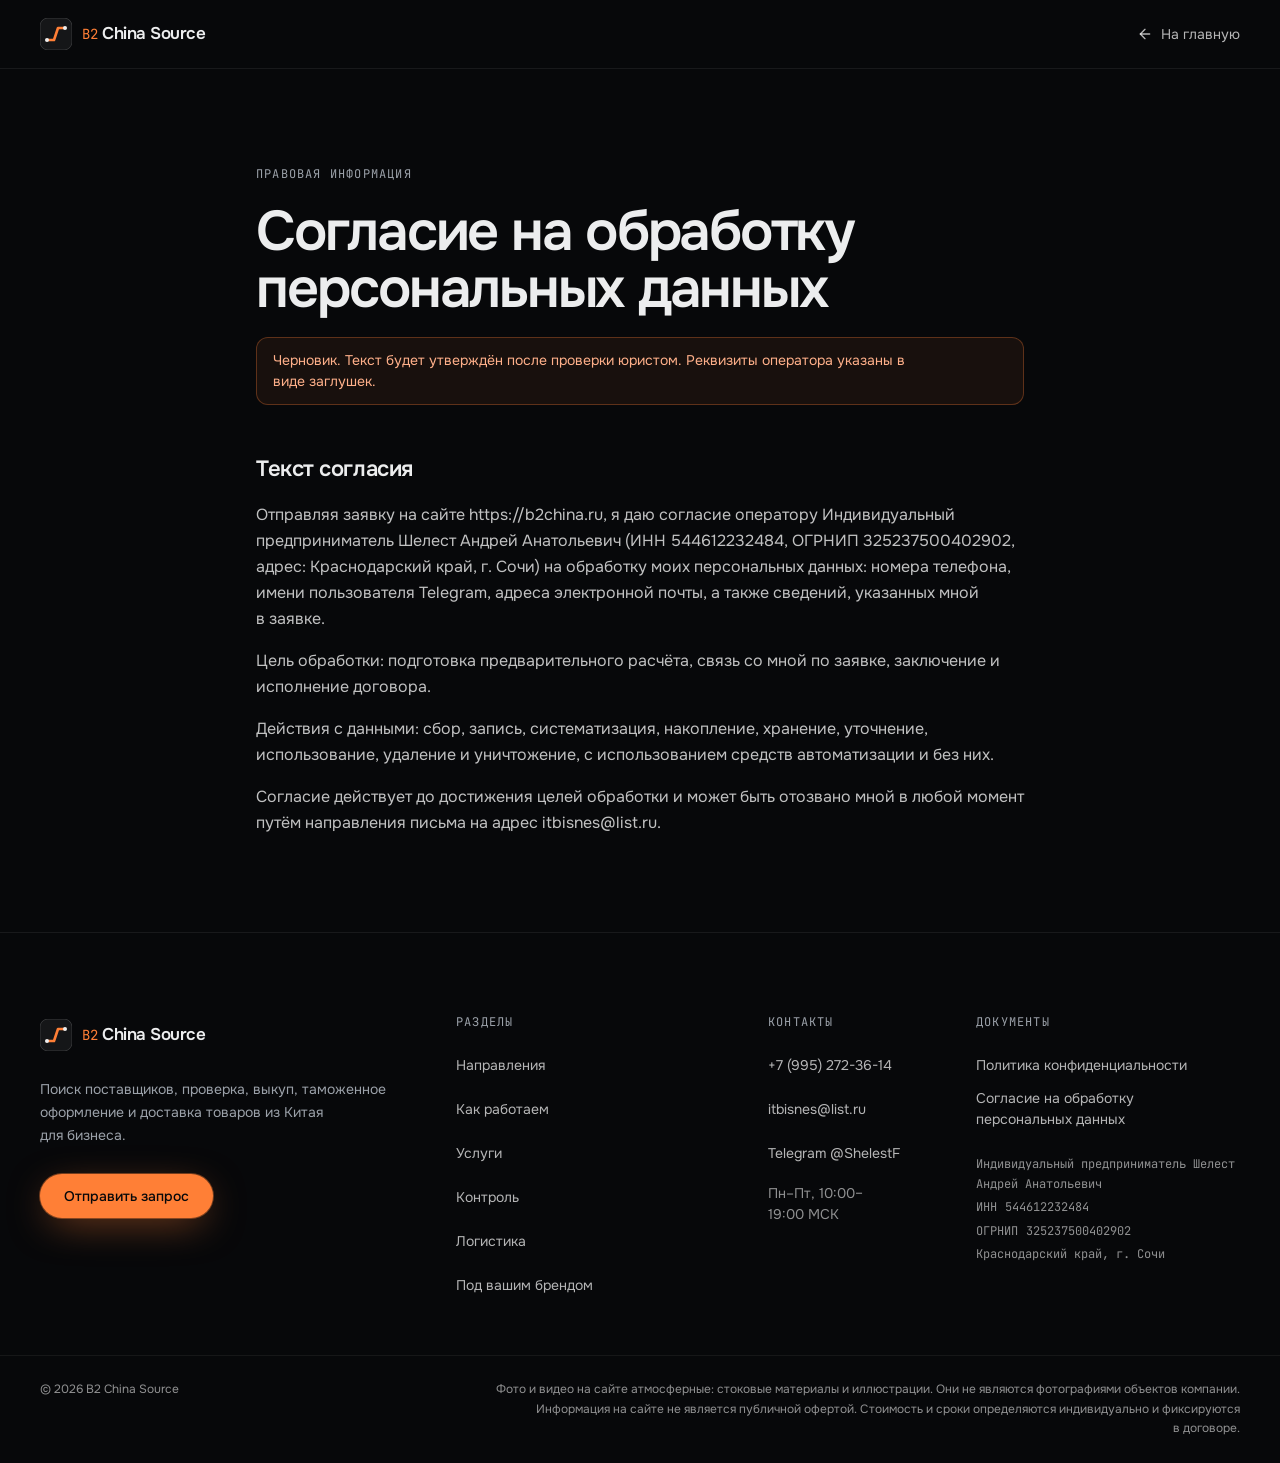
==== commit 881b8abf: "Add files via upload" ====
--- a/consent/index.html
+++ b/consent/index.html
@@ -7,8 +7,8 @@
     <meta name="robots" content="noindex, follow" />
     <meta name="theme-color" content="#07080A" />
     <link rel="icon" type="image/svg+xml" href="/favicon.svg" />
-    <script type="module" crossorigin src="/assets/main-Chl_ISQE.js"></script>
-    <link rel="stylesheet" crossorigin href="/assets/main-C92BoehM.css">
+    <script type="module" crossorigin src="/assets/main-DQLCHfzx.js"></script>
+    <link rel="stylesheet" crossorigin href="/assets/main-DP1218EH.css">
   </head>
   <body>
     <div id="root" data-page="consent"></div>
--- a/assets/main-DP1218EH.css
+++ b/assets/main-DP1218EH.css
@@ -0,0 +1 @@
+@font-face{font-family:Onest Variable;font-style:normal;font-display:swap;font-weight:100 900;src:url(/assets/onest-cyrillic-ext-wght-normal-DOFToQv1.woff2)format("woff2-variations");unicode-range:U+460-52F,U+1C80-1C8A,U+20B4,U+2DE0-2DFF,U+A640-A69F,U+FE2E-FE2F}@font-face{font-family:Onest Variable;font-style:normal;font-display:swap;font-weight:100 900;src:url(/assets/onest-cyrillic-wght-normal-DayYxulF.woff2)format("woff2-variations");unicode-range:U+301,U+400-45F,U+490-491,U+4B0-4B1,U+2116}@font-face{font-family:Onest Variable;font-style:normal;font-display:swap;font-weight:100 900;src:url(/assets/onest-math-wght-normal-Bl4ZGkZl.woff2)format("woff2-variations");unicode-range:U+302-303,U+305,U+307-308,U+310,U+312,U+315,U+31A,U+326-327,U+32C,U+32F-330,U+332-333,U+338,U+33A,U+346,U+34D,U+391-3A1,U+3A3-3A9,U+3B1-3C9,U+3D1,U+3D5-3D6,U+3F0-3F1,U+3F4-3F5,U+2016-2017,U+2034-2038,U+203C,U+2040,U+2043,U+2047,U+2050,U+2057,U+205F,U+2070-2071,U+2074-208E,U+2090-209C,U+20D0-20DC,U+20E1,U+20E5-20EF,U+2100-2112,U+2114-2115,U+2117-2121,U+2123-214F,U+2190,U+2192,U+2194-21AE,U+21B0-21E5,U+21F1-21F2,U+21F4-2211,U+2213-2214,U+2216-22FF,U+2308-230B,U+2310,U+2319,U+231C-2321,U+2336-237A,U+237C,U+2395,U+239B-23B7,U+23D0,U+23DC-23E1,U+2474-2475,U+25AF,U+25B3,U+25B7,U+25BD,U+25C1,U+25CA,U+25CC,U+25FB,U+266D-266F,U+27C0-27FF,U+2900-2AFF,U+2B0E-2B11,U+2B30-2B4C,U+2BFE,U+3030,U+FF5B,U+FF5D,U+1D400-1D7FF,U+1EE??}@font-face{font-family:Onest Variable;font-style:normal;font-display:swap;font-weight:100 900;src:url(/assets/onest-symbols-wght-normal-DxQzqQfC.woff2)format("woff2-variations");unicode-range:U+1-C,U+E-1F,U+7F-9F,U+20DD-20E0,U+20E2-20E4,U+2150-218F,U+2190,U+2192,U+2194-2199,U+21AF,U+21E6-21F0,U+21F3,U+2218-2219,U+2299,U+22C4-22C6,U+2300-243F,U+2440-244A,U+2460-24FF,U+25A0-27BF,U+28??,U+2921-2922,U+2981,U+29BF,U+29EB,U+2B??,U+4DC0-4DFF,U+FFF9-FFFB,U+10140-1018E,U+10190-1019C,U+101A0,U+101D0-101FD,U+102E0-102FB,U+10E60-10E7E,U+1D2C0-1D2D3,U+1D2E0-1D37F,U+1F0??,U+1F100-1F1AD,U+1F1E6-1F1FF,U+1F30D-1F30F,U+1F315,U+1F31C,U+1F31E,U+1F320-1F32C,U+1F336,U+1F378,U+1F37D,U+1F382,U+1F393-1F39F,U+1F3A7-1F3A8,U+1F3AC-1F3AF,U+1F3C2,U+1F3C4-1F3C6,U+1F3CA-1F3CE,U+1F3D4-1F3E0,U+1F3ED,U+1F3F1-1F3F3,U+1F3F5-1F3F7,U+1F408,U+1F415,U+1F41F,U+1F426,U+1F43F,U+1F441-1F442,U+1F444,U+1F446-1F449,U+1F44C-1F44E,U+1F453,U+1F46A,U+1F47D,U+1F4A3,U+1F4B0,U+1F4B3,U+1F4B9,U+1F4BB,U+1F4BF,U+1F4C8-1F4CB,U+1F4D6,U+1F4DA,U+1F4DF,U+1F4E3-1F4E6,U+1F4EA-1F4ED,U+1F4F7,U+1F4F9-1F4FB,U+1F4FD-1F4FE,U+1F503,U+1F507-1F50B,U+1F50D,U+1F512-1F513,U+1F53E-1F54A,U+1F54F-1F5FA,U+1F610,U+1F650-1F67F,U+1F687,U+1F68D,U+1F691,U+1F694,U+1F698,U+1F6AD,U+1F6B2,U+1F6B9-1F6BA,U+1F6BC,U+1F6C6-1F6CF,U+1F6D3-1F6D7,U+1F6E0-1F6EA,U+1F6F0-1F6F3,U+1F6F7-1F6FC,U+1F7??,U+1F800-1F80B,U+1F810-1F847,U+1F850-1F859,U+1F860-1F887,U+1F890-1F8AD,U+1F8B0-1F8BB,U+1F8C0-1F8C1,U+1F900-1F90B,U+1F93B,U+1F946,U+1F984,U+1F996,U+1F9E9,U+1FA00-1FA6F,U+1FA70-1FA7C,U+1FA80-1FA89,U+1FA8F-1FAC6,U+1FACE-1FADC,U+1FADF-1FAE9,U+1FAF0-1FAF8,U+1FB??}@font-face{font-family:Onest Variable;font-style:normal;font-display:swap;font-weight:100 900;src:url(/assets/onest-vietnamese-wght-normal-BBxOatbv.woff2)format("woff2-variations");unicode-range:U+102-103,U+110-111,U+128-129,U+168-169,U+1A0-1A1,U+1AF-1B0,U+300-301,U+303-304,U+308-309,U+323,U+329,U+1EA0-1EF9,U+20AB}@font-face{font-family:Onest Variable;font-style:normal;font-display:swap;font-weight:100 900;src:url(/assets/onest-latin-ext-wght-normal-QAhDxQuo.woff2)format("woff2-variations");unicode-range:U+100-2BA,U+2BD-2C5,U+2C7-2CC,U+2CE-2D7,U+2DD-2FF,U+304,U+308,U+329,U+1D00-1DBF,U+1E00-1E9F,U+1EF2-1EFF,U+2020,U+20A0-20AB,U+20AD-20C0,U+2113,U+2C60-2C7F,U+A720-A7FF}@font-face{font-family:Onest Variable;font-style:normal;font-display:swap;font-weight:100 900;src:url(/assets/onest-latin-wght-normal-Dun_Rd-l.woff2)format("woff2-variations");unicode-range:U+??,U+131,U+152-153,U+2BB-2BC,U+2C6,U+2DA,U+2DC,U+304,U+308,U+329,U+2000-206F,U+20AC,U+2122,U+2191,U+2193,U+2212,U+2215,U+FEFF,U+FFFD}@font-face{font-family:JetBrains Mono;font-style:normal;font-display:swap;font-weight:400;src:url(/assets/jetbrains-mono-cyrillic-400-normal-BEIGL1Tu.woff2)format("woff2"),url(/assets/jetbrains-mono-cyrillic-400-normal-ugxPyKxw.woff)format("woff")}@font-face{font-family:JetBrains Mono;font-style:normal;font-display:swap;font-weight:400;src:url(/assets/jetbrains-mono-latin-400-normal-V6pRDFza.woff2)format("woff2"),url(/assets/jetbrains-mono-latin-400-normal-6-qcROiO.woff)format("woff")}@layer properties{@supports (((-webkit-hyphens:none)) and (not (margin-trim:inline))) or ((-moz-orient:inline) and (not (color:rgb(from red r g b)))){*,:before,:after,::backdrop{--tw-translate-x:0;--tw-translate-y:0;--tw-translate-z:0;--tw-rotate-x:initial;--tw-rotate-y:initial;--tw-rotate-z:initial;--tw-skew-x:initial;--tw-skew-y:initial;--tw-divide-y-reverse:0;--tw-border-style:solid;--tw-gradient-position:initial;--tw-gradient-from:#0000;--tw-gradient-via:#0000;--tw-gradient-to:#0000;--tw-gradient-stops:initial;--tw-gradient-via-stops:initial;--tw-gradient-from-position:0%;--tw-gradient-via-position:50%;--tw-gradient-to-position:100%;--tw-leading:initial;--tw-font-weight:initial;--tw-tracking:initial;--tw-shadow:0 0 #0000;--tw-shadow-color:initial;--tw-shadow-alpha:100%;--tw-inset-shadow:0 0 #0000;--tw-inset-shadow-color:initial;--tw-inset-shadow-alpha:100%;--tw-ring-color:initial;--tw-ring-shadow:0 0 #0000;--tw-inset-ring-color:initial;--tw-inset-ring-shadow:0 0 #0000;--tw-ring-inset:initial;--tw-ring-offset-width:0px;--tw-ring-offset-color:#fff;--tw-ring-offset-shadow:0 0 #0000;--tw-blur:initial;--tw-brightness:initial;--tw-contrast:initial;--tw-grayscale:initial;--tw-hue-rotate:initial;--tw-invert:initial;--tw-opacity:initial;--tw-saturate:initial;--tw-sepia:initial;--tw-drop-shadow:initial;--tw-drop-shadow-color:initial;--tw-drop-shadow-alpha:100%;--tw-drop-shadow-size:initial;--tw-backdrop-blur:initial;--tw-backdrop-brightness:initial;--tw-backdrop-contrast:initial;--tw-backdrop-grayscale:initial;--tw-backdrop-hue-rotate:initial;--tw-backdrop-invert:initial;--tw-backdrop-opacity:initial;--tw-backdrop-saturate:initial;--tw-backdrop-sepia:initial;--tw-duration:initial;--tw-ease:initial;--tw-scale-x:1;--tw-scale-y:1;--tw-scale-z:1;--tw-outline-style:solid;--tw-content:""}}}@layer theme{:root,:host{--font-sans:"Onest Variable", ui-sans-serif, system-ui, -apple-system, "Segoe UI", Roboto, sans-serif;--font-mono:"JetBrains Mono", ui-monospace, SFMono-Regular, Menlo, monospace;--color-black:#000;--color-white:#fff;--spacing:.25rem;--container-sm:24rem;--container-md:28rem;--container-lg:32rem;--container-xl:36rem;--container-2xl:42rem;--container-3xl:48rem;--container-5xl:64rem;--text-lg:1.125rem;--text-lg--line-height:calc(1.75 / 1.125);--text-xl:1.25rem;--text-xl--line-height:calc(1.75 / 1.25);--font-weight-normal:400;--font-weight-medium:500;--font-weight-semibold:600;--tracking-tight:-.025em;--tracking-normal:0em;--tracking-wider:.05em;--leading-tight:1.25;--leading-snug:1.375;--leading-relaxed:1.625;--radius-md:.375rem;--radius-lg:.5rem;--radius-xl:.75rem;--radius-2xl:1rem;--animate-spin:spin 1s linear infinite;--blur-md:12px;--blur-xl:24px;--blur-2xl:40px;--default-transition-duration:.15s;--default-transition-timing-function:cubic-bezier(.4, 0, .2, 1);--default-font-family:var(--font-sans);--default-mono-font-family:var(--font-mono);--color-ink-950:#07080a;--color-ink-900:#0c0e11;--color-ink-850:#111317;--color-ink-800:#14171b;--color-fg:#ecedee;--color-muted:#9ba1a9;--color-dim:#80868f;--color-signal:#ff7f36;--color-signal-soft:#ffb08a;--color-paper:#e8e9e4;--color-paper-2:#dcddd6;--color-graphite:#1a1c1f;--color-danger:#ff8a7a;--ease-out-expo:cubic-bezier(.16, 1, .3, 1);--animate-kenburns:kenburns 22s ease-in-out infinite alternate;--animate-marquee:marquee 40s linear infinite;--animate-dash:dash 1.6s linear infinite;--animate-pulse-ring:pulse-ring 2.4s ease-out infinite}}@layer base{*,:after,:before,::backdrop{box-sizing:border-box;border:0 solid;margin:0;padding:0}::file-selector-button{box-sizing:border-box;border:0 solid;margin:0;padding:0}html,:host{-webkit-text-size-adjust:100%;tab-size:4;line-height:1.5;font-family:var(--default-font-family,-apple-system, BlinkMacSystemFont, "Segoe UI", Roboto, "Helvetica Neue", "Noto Sans", Arial, sans-serif, "Apple Color Emoji", "Segoe UI Emoji", "Segoe UI Symbol", "Noto Color Emoji");font-feature-settings:var(--default-font-feature-settings,normal);font-variation-settings:var(--default-font-variation-settings,normal);-webkit-tap-highlight-color:transparent}hr{height:0;color:inherit;border-top-width:1px}abbr:where([title]){-webkit-text-decoration:underline dotted;text-decoration:underline dotted}h1,h2,h3,h4,h5,h6{font-size:inherit;font-weight:inherit}a{color:inherit;-webkit-text-decoration:inherit;-webkit-text-decoration:inherit;-webkit-text-decoration:inherit;-webkit-text-decoration:inherit;text-decoration:inherit}b,strong{font-weight:bolder}code,kbd,samp,pre{font-family:var(--default-mono-font-family,ui-monospace, SFMono-Regular, Menlo, Monaco, Consolas, "Liberation Mono", "Courier New", monospace);font-feature-settings:var(--default-mono-font-feature-settings,normal);font-variation-settings:var(--default-mono-font-variation-settings,normal);font-size:1em}small{font-size:80%}sub,sup{vertical-align:baseline;font-size:75%;line-height:0;position:relative}sub{bottom:-.25em}sup{top:-.5em}table{text-indent:0;border-color:inherit;border-collapse:collapse}:-moz-focusring:where(:not(iframe)){outline:auto}progress{vertical-align:baseline}summary{display:list-item}ol,ul,menu{list-style:none}img,svg,video,canvas,audio,iframe,embed,object{vertical-align:middle;display:block}img,video{max-width:100%;height:auto}button,input,select,optgroup,textarea{font:inherit;font-feature-settings:inherit;font-variation-settings:inherit;letter-spacing:inherit;color:inherit;opacity:1;background-color:#0000;border-radius:0}::file-selector-button{font:inherit;font-feature-settings:inherit;font-variation-settings:inherit;letter-spacing:inherit;color:inherit;opacity:1;background-color:#0000;border-radius:0}:where(select:is([multiple],[size])) optgroup{font-weight:bolder}:where(select:is([multiple],[size])) optgroup option{padding-inline-start:20px}::file-selector-button{margin-inline-end:4px}::placeholder{opacity:1}@supports (not ((-webkit-appearance:-apple-pay-button))) or (contain-intrinsic-size:1px){::placeholder{color:currentColor}@supports (color:color-mix(in lab, red, red)){::placeholder{color:color-mix(in oklab, currentcolor 50%, transparent)}}}textarea{resize:vertical}::-webkit-search-decoration{-webkit-appearance:none}::-webkit-date-and-time-value{min-height:1lh;text-align:inherit}::-webkit-datetime-edit{display:inline-flex}::-webkit-datetime-edit-fields-wrapper{padding:0}::-webkit-datetime-edit{padding-block:0}::-webkit-datetime-edit-year-field{padding-block:0}::-webkit-datetime-edit-month-field{padding-block:0}::-webkit-datetime-edit-day-field{padding-block:0}::-webkit-datetime-edit-hour-field{padding-block:0}::-webkit-datetime-edit-minute-field{padding-block:0}::-webkit-datetime-edit-second-field{padding-block:0}::-webkit-datetime-edit-millisecond-field{padding-block:0}::-webkit-datetime-edit-meridiem-field{padding-block:0}::-webkit-calendar-picker-indicator{line-height:1}:-moz-ui-invalid{box-shadow:none}button,input:where([type=button],[type=reset],[type=submit]){appearance:button}::file-selector-button{appearance:button}::-webkit-inner-spin-button{height:auto}::-webkit-outer-spin-button{height:auto}[hidden]:where(:not([hidden=until-found])){display:none!important}html{--lightningcss-light: ;--lightningcss-dark:initial;color-scheme:dark;-webkit-text-size-adjust:100%;scroll-behavior:smooth;scroll-padding-top:88px}body{background-color:var(--color-ink-950);font-family:var(--font-sans);color:var(--color-fg);-webkit-font-smoothing:antialiased;-moz-osx-font-smoothing:grayscale;text-rendering:optimizelegibility;font-feature-settings:"ss01", "cv11";overflow-x:clip}::selection{background:var(--color-signal);color:#0c0e11}:focus-visible{outline:2px solid var(--color-signal);outline-offset:3px;border-radius:6px}button,[role=button],label[for]{cursor:pointer}p,li,dd{text-wrap:pretty}img,video,svg{max-width:100%}}@layer components{.container-x{width:100%;max-width:1440px;padding-inline:calc(var(--spacing) * 4);margin-inline:auto}@media (width>=40rem){.container-x{padding-inline:calc(var(--spacing) * 6)}}@media (width>=64rem){.container-x{padding-inline:calc(var(--spacing) * 10)}}.eyebrow{font-family:var(--font-mono);--tw-tracking:.1em;letter-spacing:.1em;color:var(--color-muted);text-transform:uppercase;font-size:12px}.h-display{--tw-leading:.95;--tw-font-weight:var(--font-weight-semibold);line-height:.95;font-weight:var(--font-weight-semibold);--tw-tracking:-.045em;letter-spacing:-.045em}.h-section{--tw-leading:1;--tw-font-weight:var(--font-weight-semibold);font-size:clamp(2.1rem,4.7vw,4.25rem);line-height:1;font-weight:var(--font-weight-semibold);--tw-tracking:-.04em;letter-spacing:-.04em;text-wrap:balance}.section-y{padding-block:calc(var(--spacing) * 20)}@media (width>=40rem){.section-y{padding-block:calc(var(--spacing) * 24)}}@media (width>=64rem){.section-y{padding-block:calc(var(--spacing) * 28)}}.lead{--tw-leading:var(--leading-relaxed);font-size:17px;line-height:var(--leading-relaxed);color:var(--color-muted)}@media (width>=40rem){.lead{font-size:var(--text-lg);line-height:var(--tw-leading,var(--text-lg--line-height))}}.hairline{border-color:#ffffff14}@supports (color:color-mix(in lab, red, red)){.hairline{border-color:color-mix(in oklab, var(--color-white) 8%, transparent)}}.grain:after{content:"";pointer-events:none;opacity:.07;mix-blend-mode:overlay;background-image:url("data:image/svg+xml,%3Csvg xmlns='http://www.w3.org/2000/svg' width='160' height='160'%3E%3Cfilter id='n'%3E%3CfeTurbulence type='fractalNoise' baseFrequency='.9' numOctaves='2' stitchTiles='stitch'/%3E%3C/filter%3E%3Crect width='100%25' height='100%25' filter='url(%23n)'/%3E%3C/svg%3E");position:absolute;inset:0}.dot-grid{background-image:radial-gradient(#ffffff17 1px,#0000 1px);background-size:22px 22px}.field{min-height:calc(var(--spacing) * 12);border-radius:var(--radius-xl);border-style:var(--tw-border-style);border-width:1px;border-color:#ffffff24;width:100%}@supports (color:color-mix(in lab, red, red)){.field{border-color:color-mix(in oklab, var(--color-white) 14.0%, transparent)}}.field{background-color:#ffffff0d}@supports (color:color-mix(in lab, red, red)){.field{background-color:color-mix(in oklab, var(--color-white) 5%, transparent)}}.field{padding-inline:calc(var(--spacing) * 4);padding-block:calc(var(--spacing) * 3);color:var(--color-fg);transition-property:color,background-color,border-color,outline-color,text-decoration-color,fill,stroke,--tw-gradient-from,--tw-gradient-via,--tw-gradient-to;transition-timing-function:var(--tw-ease,var(--default-transition-timing-function));transition-duration:var(--tw-duration,var(--default-transition-duration));--tw-outline-style:none;outline-style:none;font-size:16px}.field::placeholder{color:#fff6}@supports (color:color-mix(in lab, red, red)){.field::placeholder{color:color-mix(in oklab, var(--color-white) 40%, transparent)}}@media (hover:hover){.field:hover{border-color:#ffffff40}@supports (color:color-mix(in lab, red, red)){.field:hover{border-color:color-mix(in oklab, var(--color-white) 25%, transparent)}}}.field:focus{border-color:#ff7f36cc}@supports (color:color-mix(in lab, red, red)){.field:focus{border-color:color-mix(in oklab, var(--color-signal) 80%, transparent)}}.field:focus{background-color:#ffffff12}@supports (color:color-mix(in lab, red, red)){.field:focus{background-color:color-mix(in oklab, var(--color-white) 7.0%, transparent)}}.field:focus{--tw-ring-shadow:var(--tw-ring-inset,) 0 0 0 calc(4px + var(--tw-ring-offset-width)) var(--tw-ring-color,currentcolor);box-shadow:var(--tw-inset-shadow), var(--tw-inset-ring-shadow), var(--tw-ring-offset-shadow), var(--tw-ring-shadow), var(--tw-shadow);--tw-ring-color:#ff7f3626}@supports (color:color-mix(in lab, red, red)){.field:focus{--tw-ring-color:color-mix(in oklab, var(--color-signal) 15%, transparent)}}.field[aria-invalid=true]{border-color:#ff8a7ab3}@supports (color:color-mix(in lab, red, red)){.field[aria-invalid=true]{border-color:color-mix(in oklab, var(--color-danger) 70%, transparent)}}.btn{min-height:calc(var(--spacing) * 12);justify-content:center;align-items:center;gap:calc(var(--spacing) * 2);padding-inline:calc(var(--spacing) * 6);--tw-font-weight:var(--font-weight-medium);font-size:15px;font-weight:var(--font-weight-medium);transition-property:all;transition-timing-function:var(--tw-ease,var(--default-transition-timing-function));transition-duration:var(--tw-duration,var(--default-transition-duration));--tw-duration:.3s;--tw-ease:var(--ease-out-expo);transition-duration:.3s;transition-timing-function:var(--ease-out-expo);border-radius:2147483647px;display:inline-flex}.btn:disabled{cursor:not-allowed;opacity:.6}.btn-primary{background-color:var(--color-signal);color:var(--color-ink-950)}@media (hover:hover){.btn-primary:hover{background-color:#ff9352}}.btn-primary:active{scale:.98}.btn-primary{box-shadow:0 0 0 1px #ff7f3666,0 10px 40px -10px #ff7f3699}.btn-ghost{border-style:var(--tw-border-style);border-width:1px;border-color:#ffffff26}@supports (color:color-mix(in lab, red, red)){.btn-ghost{border-color:color-mix(in oklab, var(--color-white) 15%, transparent)}}.btn-ghost{background-color:#ffffff0a}@supports (color:color-mix(in lab, red, red)){.btn-ghost{background-color:color-mix(in oklab, var(--color-white) 4%, transparent)}}.btn-ghost{color:var(--color-fg);--tw-backdrop-blur:blur(var(--blur-md));-webkit-backdrop-filter:var(--tw-backdrop-blur,) var(--tw-backdrop-brightness,) var(--tw-backdrop-contrast,) var(--tw-backdrop-grayscale,) var(--tw-backdrop-hue-rotate,) var(--tw-backdrop-invert,) var(--tw-backdrop-opacity,) var(--tw-backdrop-saturate,) var(--tw-backdrop-sepia,);backdrop-filter:var(--tw-backdrop-blur,) var(--tw-backdrop-brightness,) var(--tw-backdrop-contrast,) var(--tw-backdrop-grayscale,) var(--tw-backdrop-hue-rotate,) var(--tw-backdrop-invert,) var(--tw-backdrop-opacity,) var(--tw-backdrop-saturate,) var(--tw-backdrop-sepia,)}@media (hover:hover){.btn-ghost:hover{border-color:#ffffff4d}@supports (color:color-mix(in lab, red, red)){.btn-ghost:hover{border-color:color-mix(in oklab, var(--color-white) 30%, transparent)}}.btn-ghost:hover{background-color:#ffffff14}@supports (color:color-mix(in lab, red, red)){.btn-ghost:hover{background-color:color-mix(in oklab, var(--color-white) 8%, transparent)}}}}@layer utilities{.pointer-events-none{pointer-events:none}.visible{visibility:visible}.sr-only{clip-path:inset(50%);white-space:nowrap;border-width:0;width:1px;height:1px;margin:-1px;padding:0;position:absolute;overflow:hidden}.absolute{position:absolute}.fixed{position:fixed}.relative{position:relative}.inset-0{inset:0}.inset-x-0{inset-inline:0}.inset-x-2{inset-inline:calc(var(--spacing) * 2)}.-top-2{top:calc(var(--spacing) * -2)}.-top-px{top:-1px}.top-0{top:0}.top-1\/2{top:50%}.top-4{top:calc(var(--spacing) * 4)}.top-20{top:calc(var(--spacing) * 20)}.top-\[31px\]{top:31px}.top-\[68px\]{top:68px}.-right-2{right:calc(var(--spacing) * -2)}.right-10{right:calc(var(--spacing) * 10)}.right-14{right:calc(var(--spacing) * 14)}.right-\[6\.25\%\]{right:6.25%}.bottom-0{bottom:0}.-left-40{left:calc(var(--spacing) * -40)}.-left-\[9999px\]{left:-9999px}.left-0{left:0}.left-4{left:calc(var(--spacing) * 4)}.left-10{left:calc(var(--spacing) * 10)}.left-14{left:calc(var(--spacing) * 14)}.left-\[6\.25\%\]{left:6.25%}.left-\[7px\]{left:7px}.isolate{isolation:isolate}.-z-10{z-index:calc(10 * -1)}.-z-20{z-index:calc(20 * -1)}.z-40{z-index:40}.z-50{z-index:50}.z-\[100\]{z-index:100}.col-start-2{grid-column-start:2}.mx-auto{margin-inline:auto}.mt-0\.5{margin-top:calc(var(--spacing) * .5)}.mt-1{margin-top:var(--spacing)}.mt-2{margin-top:calc(var(--spacing) * 2)}.mt-2\.5{margin-top:calc(var(--spacing) * 2.5)}.mt-3{margin-top:calc(var(--spacing) * 3)}.mt-4{margin-top:calc(var(--spacing) * 4)}.mt-5{margin-top:calc(var(--spacing) * 5)}.mt-6{margin-top:calc(var(--spacing) * 6)}.mt-7{margin-top:calc(var(--spacing) * 7)}.mt-8{margin-top:calc(var(--spacing) * 8)}.mt-9{margin-top:calc(var(--spacing) * 9)}.mt-10{margin-top:calc(var(--spacing) * 10)}.mt-12{margin-top:calc(var(--spacing) * 12)}.mt-14{margin-top:calc(var(--spacing) * 14)}.mt-auto{margin-top:auto}.mb-3\.5{margin-bottom:calc(var(--spacing) * 3.5)}.mb-5{margin-bottom:calc(var(--spacing) * 5)}.ml-1\.5{margin-left:calc(var(--spacing) * 1.5)}.block{display:block}.flex{display:flex}.grid{display:grid}.hidden{display:none}.inline{display:inline}.inline-flex{display:inline-flex}.h-0{height:0}.h-1{height:var(--spacing)}.h-1\.5{height:calc(var(--spacing) * 1.5)}.h-2{height:calc(var(--spacing) * 2)}.h-2\/5{height:40%}.h-3{height:calc(var(--spacing) * 3)}.h-3\.5{height:calc(var(--spacing) * 3.5)}.h-4{height:calc(var(--spacing) * 4)}.h-5{height:calc(var(--spacing) * 5)}.h-6{height:calc(var(--spacing) * 6)}.h-7{height:calc(var(--spacing) * 7)}.h-8{height:calc(var(--spacing) * 8)}.h-9{height:calc(var(--spacing) * 9)}.h-11{height:calc(var(--spacing) * 11)}.h-12{height:calc(var(--spacing) * 12)}.h-14{height:calc(var(--spacing) * 14)}.h-16{height:calc(var(--spacing) * 16)}.h-40{height:calc(var(--spacing) * 40)}.h-\[15px\]{height:15px}.h-\[46vh\]{height:46vh}.h-\[68px\]{height:68px}.h-\[520px\]{height:520px}.h-auto{height:auto}.h-full{height:100%}.h-px{height:1px}.min-h-10{min-height:calc(var(--spacing) * 10)}.min-h-11{min-height:calc(var(--spacing) * 11)}.min-h-12{min-height:calc(var(--spacing) * 12)}.min-h-13{min-height:calc(var(--spacing) * 13)}.min-h-14{min-height:calc(var(--spacing) * 14)}.min-h-\[100svh\]{min-height:100svh}.min-h-\[220px\]{min-height:220px}.min-h-\[280px\]{min-height:280px}.min-h-\[320px\]{min-height:320px}.min-h-\[360px\]{min-height:360px}.min-h-full{min-height:100%}.w-0{width:0}.w-1{width:var(--spacing)}.w-1\.5{width:calc(var(--spacing) * 1.5)}.w-1\/3{width:33.3333%}.w-3{width:calc(var(--spacing) * 3)}.w-3\.5{width:calc(var(--spacing) * 3.5)}.w-4{width:calc(var(--spacing) * 4)}.w-5{width:calc(var(--spacing) * 5)}.w-6{width:calc(var(--spacing) * 6)}.w-7{width:calc(var(--spacing) * 7)}.w-8{width:calc(var(--spacing) * 8)}.w-9{width:calc(var(--spacing) * 9)}.w-11{width:calc(var(--spacing) * 11)}.w-12{width:calc(var(--spacing) * 12)}.w-14{width:calc(var(--spacing) * 14)}.w-16{width:calc(var(--spacing) * 16)}.w-\[6\.75rem\]{width:6.75rem}.w-\[15px\]{width:15px}.w-\[520px\]{width:520px}.w-fit{width:fit-content}.w-full{width:100%}.w-max{width:max-content}.w-px{width:1px}.max-w-2xl{max-width:var(--container-2xl)}.max-w-3xl{max-width:var(--container-3xl)}.max-w-5xl{max-width:var(--container-5xl)}.max-w-\[38rem\]{max-width:38rem}.max-w-\[140px\]{max-width:140px}.max-w-\[260px\]{max-width:260px}.max-w-full{max-width:100%}.max-w-lg{max-width:var(--container-lg)}.max-w-md{max-width:var(--container-md)}.max-w-sm{max-width:var(--container-sm)}.max-w-xl{max-width:var(--container-xl)}.min-w-0{min-width:0}.min-w-6{min-width:calc(var(--spacing) * 6)}.flex-1{flex:1}.shrink-0{flex-shrink:0}.origin-center{transform-origin:50%}.-translate-y-1\/2{--tw-translate-y:calc(calc(1 / 2 * 100%) * -1);translate:var(--tw-translate-x) var(--tw-translate-y)}.transform{transform:var(--tw-rotate-x,) var(--tw-rotate-y,) var(--tw-rotate-z,) var(--tw-skew-x,) var(--tw-skew-y,)}.animate-dash{animation:var(--animate-dash)}.animate-pulse-ring{animation:var(--animate-pulse-ring)}.animate-spin{animation:var(--animate-spin)}.cursor-pointer{cursor:pointer}.resize-none{resize:none}.resize-y{resize:vertical}.appearance-none{appearance:none}.grid-cols-2{grid-template-columns:repeat(2,minmax(0,1fr))}.grid-cols-4{grid-template-columns:repeat(4,minmax(0,1fr))}.grid-cols-\[1\.5rem_1fr\]{grid-template-columns:1.5rem 1fr}.grid-cols-\[auto_1fr\]{grid-template-columns:auto 1fr}.grid-rows-\[0fr\]{grid-template-rows:0fr}.grid-rows-\[1fr\]{grid-template-rows:1fr}.flex-col{flex-direction:column}.flex-wrap{flex-wrap:wrap}.place-items-center{place-items:center}.items-baseline{align-items:baseline}.items-center{align-items:center}.items-start{align-items:flex-start}.justify-between{justify-content:space-between}.justify-center{justify-content:center}.justify-end{justify-content:flex-end}.\[gap\:1px\]{gap:1px}.gap-0{gap:0}.gap-1{gap:var(--spacing)}.gap-1\.5{gap:calc(var(--spacing) * 1.5)}.gap-2{gap:calc(var(--spacing) * 2)}.gap-2\.5{gap:calc(var(--spacing) * 2.5)}.gap-3{gap:calc(var(--spacing) * 3)}.gap-3\.5{gap:calc(var(--spacing) * 3.5)}.gap-4{gap:calc(var(--spacing) * 4)}.gap-5{gap:calc(var(--spacing) * 5)}.gap-6{gap:calc(var(--spacing) * 6)}.gap-7{gap:calc(var(--spacing) * 7)}.gap-8{gap:calc(var(--spacing) * 8)}.gap-10{gap:calc(var(--spacing) * 10)}.gap-12{gap:calc(var(--spacing) * 12)}.gap-x-3{column-gap:calc(var(--spacing) * 3)}.gap-y-1{row-gap:var(--spacing)}.gap-y-2{row-gap:calc(var(--spacing) * 2)}:where(.divide-y>:not(:last-child)){--tw-divide-y-reverse:0;border-bottom-style:var(--tw-border-style);border-top-style:var(--tw-border-style);border-top-width:calc(1px * var(--tw-divide-y-reverse));border-bottom-width:calc(1px * calc(1 - var(--tw-divide-y-reverse)))}:where(.divide-black\/\[0\.07\]>:not(:last-child)){border-color:#00000012}@supports (color:color-mix(in lab, red, red)){:where(.divide-black\/\[0\.07\]>:not(:last-child)){border-color:color-mix(in oklab, var(--color-black) 7.0%, transparent)}}.truncate{text-overflow:ellipsis;white-space:nowrap;overflow:hidden}.overflow-hidden{overflow:hidden}.overflow-y-auto{overflow-y:auto}.rounded-2xl{border-radius:var(--radius-2xl)}.rounded-\[22px\]{border-radius:22px}.rounded-\[24px\]{border-radius:24px}.rounded-\[28px\]{border-radius:28px}.rounded-\[32px\]{border-radius:32px}.rounded-full{border-radius:2147483647px}.rounded-lg{border-radius:var(--radius-lg)}.rounded-md{border-radius:var(--radius-md)}.rounded-xl{border-radius:var(--radius-xl)}.rounded-b-\[22px\]{border-bottom-right-radius:22px;border-bottom-left-radius:22px}.border{border-style:var(--tw-border-style);border-width:1px}.border-2{border-style:var(--tw-border-style);border-width:2px}.border-y{border-block-style:var(--tw-border-style);border-block-width:1px}.border-t{border-top-style:var(--tw-border-style);border-top-width:1px}.border-b{border-bottom-style:var(--tw-border-style);border-bottom-width:1px}.border-dashed{--tw-border-style:dashed;border-style:dashed}.border-black\/10{border-color:#0000001a}@supports (color:color-mix(in lab, red, red)){.border-black\/10{border-color:color-mix(in oklab, var(--color-black) 10%, transparent)}}.border-black\/\[0\.08\]{border-color:#00000014}@supports (color:color-mix(in lab, red, red)){.border-black\/\[0\.08\]{border-color:color-mix(in oklab, var(--color-black) 8%, transparent)}}.border-danger\/30{border-color:#ff8a7a4d}@supports (color:color-mix(in lab, red, red)){.border-danger\/30{border-color:color-mix(in oklab, var(--color-danger) 30%, transparent)}}.border-danger\/60{border-color:#ff8a7a99}@supports (color:color-mix(in lab, red, red)){.border-danger\/60{border-color:color-mix(in oklab, var(--color-danger) 60%, transparent)}}.border-danger\/70{border-color:#ff8a7ab3}@supports (color:color-mix(in lab, red, red)){.border-danger\/70{border-color:color-mix(in oklab, var(--color-danger) 70%, transparent)}}.border-ink-950{border-color:var(--color-ink-950)}.border-signal{border-color:var(--color-signal)}.border-signal\/30{border-color:#ff7f364d}@supports (color:color-mix(in lab, red, red)){.border-signal\/30{border-color:color-mix(in oklab, var(--color-signal) 30%, transparent)}}.border-signal\/35{border-color:#ff7f3659}@supports (color:color-mix(in lab, red, red)){.border-signal\/35{border-color:color-mix(in oklab, var(--color-signal) 35%, transparent)}}.border-signal\/40{border-color:#ff7f3666}@supports (color:color-mix(in lab, red, red)){.border-signal\/40{border-color:color-mix(in oklab, var(--color-signal) 40%, transparent)}}.border-transparent{border-color:#0000}.border-white\/10{border-color:#ffffff1a}@supports (color:color-mix(in lab, red, red)){.border-white\/10{border-color:color-mix(in oklab, var(--color-white) 10%, transparent)}}.border-white\/12{border-color:#ffffff1f}@supports (color:color-mix(in lab, red, red)){.border-white\/12{border-color:color-mix(in oklab, var(--color-white) 12%, transparent)}}.border-white\/15{border-color:#ffffff26}@supports (color:color-mix(in lab, red, red)){.border-white\/15{border-color:color-mix(in oklab, var(--color-white) 15%, transparent)}}.border-white\/20{border-color:#fff3}@supports (color:color-mix(in lab, red, red)){.border-white\/20{border-color:color-mix(in oklab, var(--color-white) 20%, transparent)}}.border-white\/30{border-color:#ffffff4d}@supports (color:color-mix(in lab, red, red)){.border-white\/30{border-color:color-mix(in oklab, var(--color-white) 30%, transparent)}}.border-white\/40{border-color:#fff6}@supports (color:color-mix(in lab, red, red)){.border-white\/40{border-color:color-mix(in oklab, var(--color-white) 40%, transparent)}}.border-white\/\[0\.1\]{border-color:#ffffff1a}@supports (color:color-mix(in lab, red, red)){.border-white\/\[0\.1\]{border-color:color-mix(in oklab, var(--color-white) 10%, transparent)}}.border-white\/\[0\.06\]{border-color:#ffffff0f}@supports (color:color-mix(in lab, red, red)){.border-white\/\[0\.06\]{border-color:color-mix(in oklab, var(--color-white) 6%, transparent)}}.border-white\/\[0\.07\]{border-color:#ffffff12}@supports (color:color-mix(in lab, red, red)){.border-white\/\[0\.07\]{border-color:color-mix(in oklab, var(--color-white) 7.0%, transparent)}}.border-white\/\[0\.08\]{border-color:#ffffff14}@supports (color:color-mix(in lab, red, red)){.border-white\/\[0\.08\]{border-color:color-mix(in oklab, var(--color-white) 8%, transparent)}}.border-white\/\[0\.12\]{border-color:#ffffff1f}@supports (color:color-mix(in lab, red, red)){.border-white\/\[0\.12\]{border-color:color-mix(in oklab, var(--color-white) 12%, transparent)}}.bg-\[\#ff7f36\]{background-color:#ff7f36}.bg-\[\#ff7f36\]\/15{background-color:oklab(73.2567% .120744 .128809/.15)}.bg-black\/20{background-color:#0003}@supports (color:color-mix(in lab, red, red)){.bg-black\/20{background-color:color-mix(in oklab, var(--color-black) 20%, transparent)}}.bg-black\/40{background-color:#0006}@supports (color:color-mix(in lab, red, red)){.bg-black\/40{background-color:color-mix(in oklab, var(--color-black) 40%, transparent)}}.bg-black\/\[0\.04\]{background-color:#0000000a}@supports (color:color-mix(in lab, red, red)){.bg-black\/\[0\.04\]{background-color:color-mix(in oklab, var(--color-black) 4%, transparent)}}.bg-black\/\[0\.05\]{background-color:#0000000d}@supports (color:color-mix(in lab, red, red)){.bg-black\/\[0\.05\]{background-color:color-mix(in oklab, var(--color-black) 5%, transparent)}}.bg-danger\/10{background-color:#ff8a7a1a}@supports (color:color-mix(in lab, red, red)){.bg-danger\/10{background-color:color-mix(in oklab, var(--color-danger) 10%, transparent)}}.bg-graphite{background-color:var(--color-graphite)}.bg-ink-800{background-color:var(--color-ink-800)}.bg-ink-850{background-color:var(--color-ink-850)}.bg-ink-900{background-color:var(--color-ink-900)}.bg-ink-900\/75{background-color:#0c0e11bf}@supports (color:color-mix(in lab, red, red)){.bg-ink-900\/75{background-color:color-mix(in oklab, var(--color-ink-900) 75%, transparent)}}.bg-ink-900\/80{background-color:#0c0e11cc}@supports (color:color-mix(in lab, red, red)){.bg-ink-900\/80{background-color:color-mix(in oklab, var(--color-ink-900) 80%, transparent)}}.bg-ink-900\/85{background-color:#0c0e11d9}@supports (color:color-mix(in lab, red, red)){.bg-ink-900\/85{background-color:color-mix(in oklab, var(--color-ink-900) 85%, transparent)}}.bg-ink-950{background-color:var(--color-ink-950)}.bg-ink-950\/40{background-color:#07080a66}@supports (color:color-mix(in lab, red, red)){.bg-ink-950\/40{background-color:color-mix(in oklab, var(--color-ink-950) 40%, transparent)}}.bg-ink-950\/50{background-color:#07080a80}@supports (color:color-mix(in lab, red, red)){.bg-ink-950\/50{background-color:color-mix(in oklab, var(--color-ink-950) 50%, transparent)}}.bg-ink-950\/80{background-color:#07080acc}@supports (color:color-mix(in lab, red, red)){.bg-ink-950\/80{background-color:color-mix(in oklab, var(--color-ink-950) 80%, transparent)}}.bg-ink-950\/85{background-color:#07080ad9}@supports (color:color-mix(in lab, red, red)){.bg-ink-950\/85{background-color:color-mix(in oklab, var(--color-ink-950) 85%, transparent)}}.bg-ink-950\/95{background-color:#07080af2}@supports (color:color-mix(in lab, red, red)){.bg-ink-950\/95{background-color:color-mix(in oklab, var(--color-ink-950) 95%, transparent)}}.bg-paper{background-color:var(--color-paper)}.bg-paper-2\/60{background-color:#dcddd699}@supports (color:color-mix(in lab, red, red)){.bg-paper-2\/60{background-color:color-mix(in oklab, var(--color-paper-2) 60%, transparent)}}.bg-signal{background-color:var(--color-signal)}.bg-signal\/10{background-color:#ff7f361a}@supports (color:color-mix(in lab, red, red)){.bg-signal\/10{background-color:color-mix(in oklab, var(--color-signal) 10%, transparent)}}.bg-signal\/15{background-color:#ff7f3626}@supports (color:color-mix(in lab, red, red)){.bg-signal\/15{background-color:color-mix(in oklab, var(--color-signal) 15%, transparent)}}.bg-signal\/70{background-color:#ff7f36b3}@supports (color:color-mix(in lab, red, red)){.bg-signal\/70{background-color:color-mix(in oklab, var(--color-signal) 70%, transparent)}}.bg-signal\/\[0\.06\]{background-color:#ff7f360f}@supports (color:color-mix(in lab, red, red)){.bg-signal\/\[0\.06\]{background-color:color-mix(in oklab, var(--color-signal) 6%, transparent)}}.bg-signal\/\[0\.07\]{background-color:#ff7f3612}@supports (color:color-mix(in lab, red, red)){.bg-signal\/\[0\.07\]{background-color:color-mix(in oklab, var(--color-signal) 7.0%, transparent)}}.bg-signal\/\[0\.08\]{background-color:#ff7f3614}@supports (color:color-mix(in lab, red, red)){.bg-signal\/\[0\.08\]{background-color:color-mix(in oklab, var(--color-signal) 8%, transparent)}}.bg-transparent{background-color:#0000}.bg-white{background-color:var(--color-white)}.bg-white\/10{background-color:#ffffff1a}@supports (color:color-mix(in lab, red, red)){.bg-white\/10{background-color:color-mix(in oklab, var(--color-white) 10%, transparent)}}.bg-white\/12{background-color:#ffffff1f}@supports (color:color-mix(in lab, red, red)){.bg-white\/12{background-color:color-mix(in oklab, var(--color-white) 12%, transparent)}}.bg-white\/15{background-color:#ffffff26}@supports (color:color-mix(in lab, red, red)){.bg-white\/15{background-color:color-mix(in oklab, var(--color-white) 15%, transparent)}}.bg-white\/20{background-color:#fff3}@supports (color:color-mix(in lab, red, red)){.bg-white\/20{background-color:color-mix(in oklab, var(--color-white) 20%, transparent)}}.bg-white\/40{background-color:#fff6}@supports (color:color-mix(in lab, red, red)){.bg-white\/40{background-color:color-mix(in oklab, var(--color-white) 40%, transparent)}}.bg-white\/\[0\.03\]{background-color:#ffffff08}@supports (color:color-mix(in lab, red, red)){.bg-white\/\[0\.03\]{background-color:color-mix(in oklab, var(--color-white) 3%, transparent)}}.bg-white\/\[0\.04\]{background-color:#ffffff0a}@supports (color:color-mix(in lab, red, red)){.bg-white\/\[0\.04\]{background-color:color-mix(in oklab, var(--color-white) 4%, transparent)}}.bg-white\/\[0\.05\]{background-color:#ffffff0d}@supports (color:color-mix(in lab, red, red)){.bg-white\/\[0\.05\]{background-color:color-mix(in oklab, var(--color-white) 5%, transparent)}}.bg-white\/\[0\.06\]{background-color:#ffffff0f}@supports (color:color-mix(in lab, red, red)){.bg-white\/\[0\.06\]{background-color:color-mix(in oklab, var(--color-white) 6%, transparent)}}.bg-white\/\[0\.08\]{background-color:#ffffff14}@supports (color:color-mix(in lab, red, red)){.bg-white\/\[0\.08\]{background-color:color-mix(in oklab, var(--color-white) 8%, transparent)}}.bg-gradient-to-b{--tw-gradient-position:to bottom in oklab;background-image:linear-gradient(var(--tw-gradient-stops))}.bg-gradient-to-r{--tw-gradient-position:to right in oklab;background-image:linear-gradient(var(--tw-gradient-stops))}.bg-gradient-to-t{--tw-gradient-position:to top in oklab;background-image:linear-gradient(var(--tw-gradient-stops))}.\[background-image\:linear-gradient\(rgba\(255\,255\,255\,0\.05\)_1px\,transparent_1px\)\]{background-image:linear-gradient(#ffffff0d 1px,#0000 1px)}.bg-\[linear-gradient\(90deg\,rgba\(7\,8\,10\,0\.9\)_0\%\,rgba\(7\,8\,10\,0\.62\)_34\%\,rgba\(7\,8\,10\,0\.18\)_58\%\,rgba\(7\,8\,10\,0\.5\)_100\%\)\]{background-image:linear-gradient(90deg,#07080ae6 0%,#07080a9e 34%,#07080a2e 58%,#07080a80 100%)}.bg-\[linear-gradient\(135deg\,rgba\(255\,127\,54\,0\.14\)\,rgba\(12\,14\,17\,1\)_60\%\)\]{background-image:linear-gradient(135deg,#ff7f3624,#0c0e11 60%)}.bg-\[radial-gradient\(ellipse_at_center\,transparent_0\%\,\#07080A_78\%\)\]{background-image:radial-gradient(#0000 0%,#07080a 78%)}.from-black\/80{--tw-gradient-from:#000c}@supports (color:color-mix(in lab, red, red)){.from-black\/80{--tw-gradient-from:color-mix(in oklab, var(--color-black) 80%, transparent)}}.from-black\/80{--tw-gradient-stops:var(--tw-gradient-via-stops,var(--tw-gradient-position), var(--tw-gradient-from) var(--tw-gradient-from-position), var(--tw-gradient-to) var(--tw-gradient-to-position))}.from-ink-900{--tw-gradient-from:var(--color-ink-900);--tw-gradient-stops:var(--tw-gradient-via-stops,var(--tw-gradient-position), var(--tw-gradient-from) var(--tw-gradient-from-position), var(--tw-gradient-to) var(--tw-gradient-to-position))}.from-ink-950{--tw-gradient-from:var(--color-ink-950);--tw-gradient-stops:var(--tw-gradient-via-stops,var(--tw-gradient-position), var(--tw-gradient-from) var(--tw-gradient-from-position), var(--tw-gradient-to) var(--tw-gradient-to-position))}.from-ink-950\/80{--tw-gradient-from:#07080acc}@supports (color:color-mix(in lab, red, red)){.from-ink-950\/80{--tw-gradient-from:color-mix(in oklab, var(--color-ink-950) 80%, transparent)}}.from-ink-950\/80{--tw-gradient-stops:var(--tw-gradient-via-stops,var(--tw-gradient-position), var(--tw-gradient-from) var(--tw-gradient-from-position), var(--tw-gradient-to) var(--tw-gradient-to-position))}.from-signal{--tw-gradient-from:var(--color-signal);--tw-gradient-stops:var(--tw-gradient-via-stops,var(--tw-gradient-position), var(--tw-gradient-from) var(--tw-gradient-from-position), var(--tw-gradient-to) var(--tw-gradient-to-position))}.from-signal\/30{--tw-gradient-from:#ff7f364d}@supports (color:color-mix(in lab, red, red)){.from-signal\/30{--tw-gradient-from:color-mix(in oklab, var(--color-signal) 30%, transparent)}}.from-signal\/30{--tw-gradient-stops:var(--tw-gradient-via-stops,var(--tw-gradient-position), var(--tw-gradient-from) var(--tw-gradient-from-position), var(--tw-gradient-to) var(--tw-gradient-to-position))}.from-signal\/40{--tw-gradient-from:#ff7f3666}@supports (color:color-mix(in lab, red, red)){.from-signal\/40{--tw-gradient-from:color-mix(in oklab, var(--color-signal) 40%, transparent)}}.from-signal\/40{--tw-gradient-stops:var(--tw-gradient-via-stops,var(--tw-gradient-position), var(--tw-gradient-from) var(--tw-gradient-from-position), var(--tw-gradient-to) var(--tw-gradient-to-position))}.from-transparent{--tw-gradient-from:transparent;--tw-gradient-stops:var(--tw-gradient-via-stops,var(--tw-gradient-position), var(--tw-gradient-from) var(--tw-gradient-from-position), var(--tw-gradient-to) var(--tw-gradient-to-position))}.via-black\/10{--tw-gradient-via:#0000001a}@supports (color:color-mix(in lab, red, red)){.via-black\/10{--tw-gradient-via:color-mix(in oklab, var(--color-black) 10%, transparent)}}.via-black\/10{--tw-gradient-via-stops:var(--tw-gradient-position), var(--tw-gradient-from) var(--tw-gradient-from-position), var(--tw-gradient-via) var(--tw-gradient-via-position), var(--tw-gradient-to) var(--tw-gradient-to-position);--tw-gradient-stops:var(--tw-gradient-via-stops)}.via-ink-950\/10{--tw-gradient-via:#07080a1a}@supports (color:color-mix(in lab, red, red)){.via-ink-950\/10{--tw-gradient-via:color-mix(in oklab, var(--color-ink-950) 10%, transparent)}}.via-ink-950\/10{--tw-gradient-via-stops:var(--tw-gradient-position), var(--tw-gradient-from) var(--tw-gradient-from-position), var(--tw-gradient-via) var(--tw-gradient-via-position), var(--tw-gradient-to) var(--tw-gradient-to-position);--tw-gradient-stops:var(--tw-gradient-via-stops)}.via-ink-950\/70{--tw-gradient-via:#07080ab3}@supports (color:color-mix(in lab, red, red)){.via-ink-950\/70{--tw-gradient-via:color-mix(in oklab, var(--color-ink-950) 70%, transparent)}}.via-ink-950\/70{--tw-gradient-via-stops:var(--tw-gradient-position), var(--tw-gradient-from) var(--tw-gradient-from-position), var(--tw-gradient-via) var(--tw-gradient-via-position), var(--tw-gradient-to) var(--tw-gradient-to-position);--tw-gradient-stops:var(--tw-gradient-via-stops)}.via-ink-950\/75{--tw-gradient-via:#07080abf}@supports (color:color-mix(in lab, red, red)){.via-ink-950\/75{--tw-gradient-via:color-mix(in oklab, var(--color-ink-950) 75%, transparent)}}.via-ink-950\/75{--tw-gradient-via-stops:var(--tw-gradient-position), var(--tw-gradient-from) var(--tw-gradient-from-position), var(--tw-gradient-via) var(--tw-gradient-via-position), var(--tw-gradient-to) var(--tw-gradient-to-position);--tw-gradient-stops:var(--tw-gradient-via-stops)}.via-signal{--tw-gradient-via:var(--color-signal);--tw-gradient-via-stops:var(--tw-gradient-position), var(--tw-gradient-from) var(--tw-gradient-from-position), var(--tw-gradient-via) var(--tw-gradient-via-position), var(--tw-gradient-to) var(--tw-gradient-to-position);--tw-gradient-stops:var(--tw-gradient-via-stops)}.via-signal\/70{--tw-gradient-via:#ff7f36b3}@supports (color:color-mix(in lab, red, red)){.via-signal\/70{--tw-gradient-via:color-mix(in oklab, var(--color-signal) 70%, transparent)}}.via-signal\/70{--tw-gradient-via-stops:var(--tw-gradient-position), var(--tw-gradient-from) var(--tw-gradient-from-position), var(--tw-gradient-via) var(--tw-gradient-via-position), var(--tw-gradient-to) var(--tw-gradient-to-position);--tw-gradient-stops:var(--tw-gradient-via-stops)}.via-transparent{--tw-gradient-via:transparent;--tw-gradient-via-stops:var(--tw-gradient-position), var(--tw-gradient-from) var(--tw-gradient-from-position), var(--tw-gradient-via) var(--tw-gradient-via-position), var(--tw-gradient-to) var(--tw-gradient-to-position);--tw-gradient-stops:var(--tw-gradient-via-stops)}.to-ink-950{--tw-gradient-to:var(--color-ink-950);--tw-gradient-stops:var(--tw-gradient-via-stops,var(--tw-gradient-position), var(--tw-gradient-from) var(--tw-gradient-from-position), var(--tw-gradient-to) var(--tw-gradient-to-position))}.to-ink-950\/20{--tw-gradient-to:#07080a33}@supports (color:color-mix(in lab, red, red)){.to-ink-950\/20{--tw-gradient-to:color-mix(in oklab, var(--color-ink-950) 20%, transparent)}}.to-ink-950\/20{--tw-gradient-stops:var(--tw-gradient-via-stops,var(--tw-gradient-position), var(--tw-gradient-from) var(--tw-gradient-from-position), var(--tw-gradient-to) var(--tw-gradient-to-position))}.to-signal{--tw-gradient-to:var(--color-signal);--tw-gradient-stops:var(--tw-gradient-via-stops,var(--tw-gradient-position), var(--tw-gradient-from) var(--tw-gradient-from-position), var(--tw-gradient-to) var(--tw-gradient-to-position))}.to-signal\/20{--tw-gradient-to:#ff7f3633}@supports (color:color-mix(in lab, red, red)){.to-signal\/20{--tw-gradient-to:color-mix(in oklab, var(--color-signal) 20%, transparent)}}.to-signal\/20{--tw-gradient-stops:var(--tw-gradient-via-stops,var(--tw-gradient-position), var(--tw-gradient-from) var(--tw-gradient-from-position), var(--tw-gradient-to) var(--tw-gradient-to-position))}.to-signal\/80{--tw-gradient-to:#ff7f36cc}@supports (color:color-mix(in lab, red, red)){.to-signal\/80{--tw-gradient-to:color-mix(in oklab, var(--color-signal) 80%, transparent)}}.to-signal\/80{--tw-gradient-stops:var(--tw-gradient-via-stops,var(--tw-gradient-position), var(--tw-gradient-from) var(--tw-gradient-from-position), var(--tw-gradient-to) var(--tw-gradient-to-position))}.to-transparent{--tw-gradient-to:transparent;--tw-gradient-stops:var(--tw-gradient-via-stops,var(--tw-gradient-position), var(--tw-gradient-from) var(--tw-gradient-from-position), var(--tw-gradient-to) var(--tw-gradient-to-position))}.\[mask-image\:radial-gradient\(ellipse_at_center\,black\,transparent_75\%\)\]{-webkit-mask-image:radial-gradient(#000,#0000 75%);mask-image:radial-gradient(#000,#0000 75%)}.\[background-size\:100\%_120px\]{background-size:100% 120px}.bg-\[length\:12px\]{background-size:12px}.bg-\[right_10px_center\]{background-position:right 10px center}.bg-no-repeat{background-repeat:no-repeat}.fill-white\/\[0\.06\]{fill:#ffffff0f}@supports (color:color-mix(in lab, red, red)){.fill-white\/\[0\.06\]{fill:color-mix(in oklab, var(--color-white) 6%, transparent)}}.stroke-white\/15{stroke:#ffffff26}@supports (color:color-mix(in lab, red, red)){.stroke-white\/15{stroke:color-mix(in oklab, var(--color-white) 15%, transparent)}}.object-cover{object-fit:cover}.object-\[60\%_50\%\]{object-position:60% 50%}.p-2{padding:calc(var(--spacing) * 2)}.p-4{padding:calc(var(--spacing) * 4)}.p-5{padding:calc(var(--spacing) * 5)}.p-6{padding:calc(var(--spacing) * 6)}.px-1{padding-inline:var(--spacing)}.px-3{padding-inline:calc(var(--spacing) * 3)}.px-3\.5{padding-inline:calc(var(--spacing) * 3.5)}.px-4{padding-inline:calc(var(--spacing) * 4)}.px-5{padding-inline:calc(var(--spacing) * 5)}.px-6{padding-inline:calc(var(--spacing) * 6)}.px-7{padding-inline:calc(var(--spacing) * 7)}.px-8{padding-inline:calc(var(--spacing) * 8)}.py-1{padding-block:var(--spacing)}.py-1\.5{padding-block:calc(var(--spacing) * 1.5)}.py-2{padding-block:calc(var(--spacing) * 2)}.py-3{padding-block:calc(var(--spacing) * 3)}.py-3\.5{padding-block:calc(var(--spacing) * 3.5)}.py-4{padding-block:calc(var(--spacing) * 4)}.py-5{padding-block:calc(var(--spacing) * 5)}.py-6{padding-block:calc(var(--spacing) * 6)}.py-9{padding-block:calc(var(--spacing) * 9)}.py-16{padding-block:calc(var(--spacing) * 16)}.py-24{padding-block:calc(var(--spacing) * 24)}.py-28{padding-block:calc(var(--spacing) * 28)}.pt-0{padding-top:0}.pt-3{padding-top:calc(var(--spacing) * 3)}.pt-5{padding-top:calc(var(--spacing) * 5)}.pt-6{padding-top:calc(var(--spacing) * 6)}.pt-8{padding-top:calc(var(--spacing) * 8)}.pt-10{padding-top:calc(var(--spacing) * 10)}.pt-16{padding-top:calc(var(--spacing) * 16)}.pt-28{padding-top:calc(var(--spacing) * 28)}.pr-2{padding-right:calc(var(--spacing) * 2)}.pr-7{padding-right:calc(var(--spacing) * 7)}.pr-10{padding-right:calc(var(--spacing) * 10)}.pb-6{padding-bottom:calc(var(--spacing) * 6)}.pb-10{padding-bottom:calc(var(--spacing) * 10)}.pb-12{padding-bottom:calc(var(--spacing) * 12)}.pb-20{padding-bottom:calc(var(--spacing) * 20)}.pb-28{padding-bottom:calc(var(--spacing) * 28)}.pl-1\.5{padding-left:calc(var(--spacing) * 1.5)}.pl-3{padding-left:calc(var(--spacing) * 3)}.pl-8{padding-left:calc(var(--spacing) * 8)}.pl-11{padding-left:calc(var(--spacing) * 11)}.text-center{text-align:center}.text-left{text-align:left}.text-right{text-align:right}.font-mono{font-family:var(--font-mono)}.text-xl{font-size:var(--text-xl);line-height:var(--tw-leading,var(--text-xl--line-height))}.text-\[10px\]{font-size:10px}.text-\[12\.5px\]{font-size:12.5px}.text-\[12px\]{font-size:12px}.text-\[13\.5px\]{font-size:13.5px}.text-\[13px\]{font-size:13px}.text-\[14\.5px\]{font-size:14.5px}.text-\[14px\]{font-size:14px}.text-\[15px\]{font-size:15px}.text-\[16px\]{font-size:16px}.text-\[17px\]{font-size:17px}.text-\[19px\]{font-size:19px}.text-\[21px\]{font-size:21px}.text-\[22px\]{font-size:22px}.text-\[26px\]{font-size:26px}.text-\[clamp\(1\.6rem\,2\.6vw\,2\.2rem\)\]{font-size:clamp(1.6rem,2.6vw,2.2rem)}.text-\[clamp\(1\.75rem\,3vw\,2\.6rem\)\]{font-size:clamp(1.75rem,3vw,2.6rem)}.text-\[clamp\(2\.2rem\,5\.6vw\,5\.25rem\)\]{font-size:clamp(2.2rem,5.6vw,5.25rem)}.text-\[clamp\(2\.5rem\,6vw\,6\.2rem\)\]{font-size:clamp(2.5rem,6vw,6.2rem)}.text-\[clamp\(2rem\,5vw\,3\.5rem\)\]{font-size:clamp(2rem,5vw,3.5rem)}.leading-6{--tw-leading:calc(var(--spacing) * 6);line-height:calc(var(--spacing) * 6)}.leading-\[1\.02\]{--tw-leading:1.02;line-height:1.02}.leading-\[1\.08\]{--tw-leading:1.08;line-height:1.08}.leading-relaxed{--tw-leading:var(--leading-relaxed);line-height:var(--leading-relaxed)}.leading-snug{--tw-leading:var(--leading-snug);line-height:var(--leading-snug)}.leading-tight{--tw-leading:var(--leading-tight);line-height:var(--leading-tight)}.font-medium{--tw-font-weight:var(--font-weight-medium);font-weight:var(--font-weight-medium)}.font-normal{--tw-font-weight:var(--font-weight-normal);font-weight:var(--font-weight-normal)}.font-semibold{--tw-font-weight:var(--font-weight-semibold);font-weight:var(--font-weight-semibold)}.tracking-\[-0\.02em\]{--tw-tracking:-.02em;letter-spacing:-.02em}.tracking-\[-0\.03em\]{--tw-tracking:-.03em;letter-spacing:-.03em}.tracking-\[-0\.04em\]{--tw-tracking:-.04em;letter-spacing:-.04em}.tracking-\[0\.1em\]{--tw-tracking:.1em;letter-spacing:.1em}.tracking-\[0\.12em\]{--tw-tracking:.12em;letter-spacing:.12em}.tracking-normal{--tw-tracking:var(--tracking-normal);letter-spacing:var(--tracking-normal)}.tracking-tight{--tw-tracking:var(--tracking-tight);letter-spacing:var(--tracking-tight)}.tracking-wider{--tw-tracking:var(--tracking-wider);letter-spacing:var(--tracking-wider)}.text-balance{text-wrap:balance}.text-wrap{text-wrap:wrap}.break-all{word-break:break-all}.whitespace-nowrap{white-space:nowrap}.text-\[\#9a4214\]{color:#9a4214}.text-\[\#a8481a\]{color:#a8481a}.text-danger{color:var(--color-danger)}.text-dim{color:var(--color-dim)}.text-fg{color:var(--color-fg)}.text-fg\/90{color:#ecedeee6}@supports (color:color-mix(in lab, red, red)){.text-fg\/90{color:color-mix(in oklab, var(--color-fg) 90%, transparent)}}.text-graphite{color:var(--color-graphite)}.text-graphite\/70{color:#1a1c1fb3}@supports (color:color-mix(in lab, red, red)){.text-graphite\/70{color:color-mix(in oklab, var(--color-graphite) 70%, transparent)}}.text-graphite\/75{color:#1a1c1fbf}@supports (color:color-mix(in lab, red, red)){.text-graphite\/75{color:color-mix(in oklab, var(--color-graphite) 75%, transparent)}}.text-ink-950{color:var(--color-ink-950)}.text-muted{color:var(--color-muted)}.text-paper{color:var(--color-paper)}.text-signal{color:var(--color-signal)}.text-signal-soft{color:var(--color-signal-soft)}.text-white{color:var(--color-white)}.text-white\/45{color:#ffffff73}@supports (color:color-mix(in lab, red, red)){.text-white\/45{color:color-mix(in oklab, var(--color-white) 45%, transparent)}}.text-white\/50{color:#ffffff80}@supports (color:color-mix(in lab, red, red)){.text-white\/50{color:color-mix(in oklab, var(--color-white) 50%, transparent)}}.text-white\/55{color:#ffffff8c}@supports (color:color-mix(in lab, red, red)){.text-white\/55{color:color-mix(in oklab, var(--color-white) 55%, transparent)}}.text-white\/60{color:#fff9}@supports (color:color-mix(in lab, red, red)){.text-white\/60{color:color-mix(in oklab, var(--color-white) 60%, transparent)}}.text-white\/65{color:#ffffffa6}@supports (color:color-mix(in lab, red, red)){.text-white\/65{color:color-mix(in oklab, var(--color-white) 65%, transparent)}}.text-white\/70{color:#ffffffb3}@supports (color:color-mix(in lab, red, red)){.text-white\/70{color:color-mix(in oklab, var(--color-white) 70%, transparent)}}.text-white\/75{color:#ffffffbf}@supports (color:color-mix(in lab, red, red)){.text-white\/75{color:color-mix(in oklab, var(--color-white) 75%, transparent)}}.text-white\/80{color:#fffc}@supports (color:color-mix(in lab, red, red)){.text-white\/80{color:color-mix(in oklab, var(--color-white) 80%, transparent)}}.text-white\/85{color:#ffffffd9}@supports (color:color-mix(in lab, red, red)){.text-white\/85{color:color-mix(in oklab, var(--color-white) 85%, transparent)}}.uppercase{text-transform:uppercase}.underline{text-decoration-line:underline}.decoration-white\/30{text-decoration-color:#ffffff4d}@supports (color:color-mix(in lab, red, red)){.decoration-white\/30{-webkit-text-decoration-color:color-mix(in oklab, var(--color-white) 30%, transparent);-webkit-text-decoration-color:color-mix(in oklab, var(--color-white) 30%, transparent);-webkit-text-decoration-color:color-mix(in oklab, var(--color-white) 30%, transparent);text-decoration-color:color-mix(in oklab, var(--color-white) 30%, transparent)}}.underline-offset-2{text-underline-offset:2px}.opacity-0{opacity:0}.opacity-60{opacity:.6}.opacity-100{opacity:1}.opacity-\[0\.35\]{opacity:.35}.shadow-\[0_0_48px_-6px_rgba\(255\,127\,54\,0\.75\)\]{--tw-shadow:0 0 48px -6px var(--tw-shadow-color,#ff7f36bf);box-shadow:var(--tw-inset-shadow), var(--tw-inset-ring-shadow), var(--tw-ring-offset-shadow), var(--tw-ring-shadow), var(--tw-shadow)}.shadow-\[0_30px_80px_-40px_rgba\(0\,0\,0\,0\.35\)\]{--tw-shadow:0 30px 80px -40px var(--tw-shadow-color,#00000059);box-shadow:var(--tw-inset-shadow), var(--tw-inset-ring-shadow), var(--tw-ring-offset-shadow), var(--tw-ring-shadow), var(--tw-shadow)}.shadow-\[0_40px_120px_-30px_rgba\(0\,0\,0\,0\.9\)\]{--tw-shadow:0 40px 120px -30px var(--tw-shadow-color,#000000e6);box-shadow:var(--tw-inset-shadow), var(--tw-inset-ring-shadow), var(--tw-ring-offset-shadow), var(--tw-ring-shadow), var(--tw-shadow)}.shadow-\[0_50px_140px_-40px_rgba\(0\,0\,0\,0\.9\)\]{--tw-shadow:0 50px 140px -40px var(--tw-shadow-color,#000000e6);box-shadow:var(--tw-inset-shadow), var(--tw-inset-ring-shadow), var(--tw-ring-offset-shadow), var(--tw-ring-shadow), var(--tw-shadow)}.blur-\[120px\]{--tw-blur:blur(120px);filter:var(--tw-blur,) var(--tw-brightness,) var(--tw-contrast,) var(--tw-grayscale,) var(--tw-hue-rotate,) var(--tw-invert,) var(--tw-saturate,) var(--tw-sepia,) var(--tw-drop-shadow,)}.\[filter\:saturate\(0\.78\)_contrast\(1\.04\)_brightness\(0\.96\)\]{filter:saturate(.78)contrast(1.04)brightness(.96)}.backdrop-blur-2xl{--tw-backdrop-blur:blur(var(--blur-2xl));-webkit-backdrop-filter:var(--tw-backdrop-blur,) var(--tw-backdrop-brightness,) var(--tw-backdrop-contrast,) var(--tw-backdrop-grayscale,) var(--tw-backdrop-hue-rotate,) var(--tw-backdrop-invert,) var(--tw-backdrop-opacity,) var(--tw-backdrop-saturate,) var(--tw-backdrop-sepia,);backdrop-filter:var(--tw-backdrop-blur,) var(--tw-backdrop-brightness,) var(--tw-backdrop-contrast,) var(--tw-backdrop-grayscale,) var(--tw-backdrop-hue-rotate,) var(--tw-backdrop-invert,) var(--tw-backdrop-opacity,) var(--tw-backdrop-saturate,) var(--tw-backdrop-sepia,)}.backdrop-blur-md{--tw-backdrop-blur:blur(var(--blur-md));-webkit-backdrop-filter:var(--tw-backdrop-blur,) var(--tw-backdrop-brightness,) var(--tw-backdrop-contrast,) var(--tw-backdrop-grayscale,) var(--tw-backdrop-hue-rotate,) var(--tw-backdrop-invert,) var(--tw-backdrop-opacity,) var(--tw-backdrop-saturate,) var(--tw-backdrop-sepia,);backdrop-filter:var(--tw-backdrop-blur,) var(--tw-backdrop-brightness,) var(--tw-backdrop-contrast,) var(--tw-backdrop-grayscale,) var(--tw-backdrop-hue-rotate,) var(--tw-backdrop-invert,) var(--tw-backdrop-opacity,) var(--tw-backdrop-saturate,) var(--tw-backdrop-sepia,)}.backdrop-blur-xl{--tw-backdrop-blur:blur(var(--blur-xl));-webkit-backdrop-filter:var(--tw-backdrop-blur,) var(--tw-backdrop-brightness,) var(--tw-backdrop-contrast,) var(--tw-backdrop-grayscale,) var(--tw-backdrop-hue-rotate,) var(--tw-backdrop-invert,) var(--tw-backdrop-opacity,) var(--tw-backdrop-saturate,) var(--tw-backdrop-sepia,);backdrop-filter:var(--tw-backdrop-blur,) var(--tw-backdrop-brightness,) var(--tw-backdrop-contrast,) var(--tw-backdrop-grayscale,) var(--tw-backdrop-hue-rotate,) var(--tw-backdrop-invert,) var(--tw-backdrop-opacity,) var(--tw-backdrop-saturate,) var(--tw-backdrop-sepia,)}.backdrop-filter{-webkit-backdrop-filter:var(--tw-backdrop-blur,) var(--tw-backdrop-brightness,) var(--tw-backdrop-contrast,) var(--tw-backdrop-grayscale,) var(--tw-backdrop-hue-rotate,) var(--tw-backdrop-invert,) var(--tw-backdrop-opacity,) var(--tw-backdrop-saturate,) var(--tw-backdrop-sepia,);backdrop-filter:var(--tw-backdrop-blur,) var(--tw-backdrop-brightness,) var(--tw-backdrop-contrast,) var(--tw-backdrop-grayscale,) var(--tw-backdrop-hue-rotate,) var(--tw-backdrop-invert,) var(--tw-backdrop-opacity,) var(--tw-backdrop-saturate,) var(--tw-backdrop-sepia,)}.transition{transition-property:color,background-color,border-color,outline-color,text-decoration-color,fill,stroke,--tw-gradient-from,--tw-gradient-via,--tw-gradient-to,opacity,box-shadow,transform,translate,scale,rotate,filter,-webkit-backdrop-filter,backdrop-filter,display,content-visibility,overlay,pointer-events;transition-timing-function:var(--tw-ease,var(--default-transition-timing-function));transition-duration:var(--tw-duration,var(--default-transition-duration))}.transition-all{transition-property:all;transition-timing-function:var(--tw-ease,var(--default-transition-timing-function));transition-duration:var(--tw-duration,var(--default-transition-duration))}.transition-colors{transition-property:color,background-color,border-color,outline-color,text-decoration-color,fill,stroke,--tw-gradient-from,--tw-gradient-via,--tw-gradient-to;transition-timing-function:var(--tw-ease,var(--default-transition-timing-function));transition-duration:var(--tw-duration,var(--default-transition-duration))}.transition-opacity{transition-property:opacity;transition-timing-function:var(--tw-ease,var(--default-transition-timing-function));transition-duration:var(--tw-duration,var(--default-transition-duration))}.transition-transform{transition-property:transform,translate,scale,rotate;transition-timing-function:var(--tw-ease,var(--default-transition-timing-function));transition-duration:var(--tw-duration,var(--default-transition-duration))}.duration-300{--tw-duration:.3s;transition-duration:.3s}.duration-500{--tw-duration:.5s;transition-duration:.5s}.duration-700{--tw-duration:.7s;transition-duration:.7s}.duration-\[1\.2s\]{--tw-duration:1.2s;transition-duration:1.2s}.duration-\[1\.4s\]{--tw-duration:1.4s;transition-duration:1.4s}.ease-out-expo{--tw-ease:var(--ease-out-expo);transition-timing-function:var(--ease-out-expo)}.outline-none{--tw-outline-style:none;outline-style:none}.\[lead\:simulated\]{lead:simulated}.\[transform-box\:fill-box\]{transform-box:fill-box}@media (hover:hover){.group-hover\:w-full:is(:where(.group):hover *){width:100%}.group-hover\:scale-105:is(:where(.group):hover *){--tw-scale-x:105%;--tw-scale-y:105%;--tw-scale-z:105%;scale:var(--tw-scale-x) var(--tw-scale-y)}.group-hover\:border-signal\/40:is(:where(.group):hover *){border-color:#ff7f3666}@supports (color:color-mix(in lab, red, red)){.group-hover\:border-signal\/40:is(:where(.group):hover *){border-color:color-mix(in oklab, var(--color-signal) 40%, transparent)}}.group-hover\:text-signal:is(:where(.group):hover *){color:var(--color-signal)}.group-hover\/spot\:translate-x-1:is(:where(.group\/spot):hover *){--tw-translate-x:var(--spacing);translate:var(--tw-translate-x) var(--tw-translate-y)}.group-hover\/spot\:scale-\[1\.06\]:is(:where(.group\/spot):hover *){scale:1.06}}.peer-focus-visible\:outline-2:is(:where(.peer):focus-visible~*){outline-style:var(--tw-outline-style);outline-width:2px}.peer-focus-visible\:outline-offset-2:is(:where(.peer):focus-visible~*){outline-offset:2px}.peer-focus-visible\:outline-signal:is(:where(.peer):focus-visible~*){outline-color:var(--color-signal)}.placeholder\:text-white\/45::placeholder{color:#ffffff73}@supports (color:color-mix(in lab, red, red)){.placeholder\:text-white\/45::placeholder{color:color-mix(in oklab, var(--color-white) 45%, transparent)}}.before\:pointer-events-none:before{content:var(--tw-content);pointer-events:none}.before\:absolute:before{content:var(--tw-content);position:absolute}.before\:inset-0:before{content:var(--tw-content);inset:0}.before\:-z-10:before{content:var(--tw-content);z-index:calc(10 * -1)}.before\:bg-\[radial-gradient\(420px_circle_at_var\(--mx\,50\%\)_var\(--my\,50\%\)\,rgba\(255\,127\,54\,0\.12\)\,transparent_60\%\)\]:before{content:var(--tw-content);background-image:radial-gradient(420px circle at var(--mx,50%) var(--my,50%),#ff7f361f,transparent 60%)}.before\:opacity-0:before{content:var(--tw-content);opacity:0}.before\:transition-opacity:before{content:var(--tw-content);transition-property:opacity;transition-timing-function:var(--tw-ease,var(--default-transition-timing-function));transition-duration:var(--tw-duration,var(--default-transition-duration))}.before\:duration-500:before{content:var(--tw-content);--tw-duration:.5s;transition-duration:.5s}.after\:absolute:after{content:var(--tw-content);position:absolute}.after\:inset-0:after{content:var(--tw-content);inset:0}.after\:content-\[\"\"\]:after{--tw-content:"";content:var(--tw-content)}.last\:pb-0:last-child{padding-bottom:0}@media (hover:hover){.hover\:border-white\/40:hover{border-color:#fff6}@supports (color:color-mix(in lab, red, red)){.hover\:border-white\/40:hover{border-color:color-mix(in oklab, var(--color-white) 40%, transparent)}}.hover\:bg-ink-900:hover{background-color:var(--color-ink-900)}.hover\:bg-white\/10:hover{background-color:#ffffff1a}@supports (color:color-mix(in lab, red, red)){.hover\:bg-white\/10:hover{background-color:color-mix(in oklab, var(--color-white) 10%, transparent)}}.hover\:bg-white\/\[0\.03\]:hover{background-color:#ffffff08}@supports (color:color-mix(in lab, red, red)){.hover\:bg-white\/\[0\.03\]:hover{background-color:color-mix(in oklab, var(--color-white) 3%, transparent)}}.hover\:bg-white\/\[0\.05\]:hover{background-color:#ffffff0d}@supports (color:color-mix(in lab, red, red)){.hover\:bg-white\/\[0\.05\]:hover{background-color:color-mix(in oklab, var(--color-white) 5%, transparent)}}.hover\:bg-white\/\[0\.06\]:hover{background-color:#ffffff0f}@supports (color:color-mix(in lab, red, red)){.hover\:bg-white\/\[0\.06\]:hover{background-color:color-mix(in oklab, var(--color-white) 6%, transparent)}}.hover\:text-fg:hover{color:var(--color-fg)}.hover\:text-signal:hover{color:var(--color-signal)}.hover\:text-signal-soft:hover{color:var(--color-signal-soft)}.hover\:text-white:hover{color:var(--color-white)}.hover\:decoration-signal:hover{-webkit-text-decoration-color:var(--color-signal);-webkit-text-decoration-color:var(--color-signal);-webkit-text-decoration-color:var(--color-signal);text-decoration-color:var(--color-signal)}.hover\:\[animation-play-state\:paused\]:hover{animation-play-state:paused}.hover\:before\:opacity-100:hover:before{content:var(--tw-content);opacity:1}}.focus\:not-sr-only:focus{clip-path:none;white-space:normal;width:auto;height:auto;margin:0;padding:0;position:static;overflow:visible}.focus\:fixed:focus{position:fixed}.focus\:top-4:focus{top:calc(var(--spacing) * 4)}.focus\:left-4:focus{left:calc(var(--spacing) * 4)}@media (prefers-reduced-motion:no-preference){.motion-safe\:animate-\[route_3\.6s_ease-in-out_infinite\]{animation:3.6s ease-in-out infinite route}.motion-safe\:animate-kenburns{animation:var(--animate-kenburns)}.motion-safe\:animate-marquee{animation:var(--animate-marquee)}}@media not all and (width>=64rem){.max-lg\:bg-\[linear-gradient\(180deg\,rgba\(7\,8\,10\,0\.35\)_0\%\,rgba\(7\,8\,10\,0\.72\)_42\%\,rgba\(7\,8\,10\,0\.95\)_100\%\)\]{background-image:linear-gradient(#07080a59 0%,#07080ab8 42%,#07080af2 100%)}}@media (width>=40rem){.sm\:col-span-2{grid-column:span 2/span 2}.sm\:col-start-auto{grid-column-start:auto}.sm\:mt-6{margin-top:calc(var(--spacing) * 6)}.sm\:mt-14{margin-top:calc(var(--spacing) * 14)}.sm\:flex{display:flex}.sm\:inline-flex{display:inline-flex}.sm\:h-\[58vh\]{height:58vh}.sm\:min-h-\[260px\]{min-height:260px}.sm\:max-w-\[340px\]{max-width:340px}.sm\:grid-cols-2{grid-template-columns:repeat(2,minmax(0,1fr))}.sm\:grid-cols-\[1\.5rem_1fr_10rem\]{grid-template-columns:1.5rem 1fr 10rem}.sm\:grid-cols-\[auto_1fr_auto\]{grid-template-columns:auto 1fr auto}.sm\:flex-row{flex-direction:row}.sm\:items-center{align-items:center}.sm\:justify-between{justify-content:space-between}.sm\:justify-start{justify-content:flex-start}.sm\:gap-4{gap:calc(var(--spacing) * 4)}.sm\:gap-5{gap:calc(var(--spacing) * 5)}.sm\:rounded-full{border-radius:2147483647px}.sm\:p-6{padding:calc(var(--spacing) * 6)}.sm\:p-7{padding:calc(var(--spacing) * 7)}.sm\:p-8{padding:calc(var(--spacing) * 8)}.sm\:p-9{padding:calc(var(--spacing) * 9)}.sm\:p-10{padding:calc(var(--spacing) * 10)}.sm\:px-4{padding-inline:calc(var(--spacing) * 4)}.sm\:px-5{padding-inline:calc(var(--spacing) * 5)}.sm\:px-6{padding-inline:calc(var(--spacing) * 6)}.sm\:py-11{padding-block:calc(var(--spacing) * 11)}.sm\:py-24{padding-block:calc(var(--spacing) * 24)}.sm\:py-32{padding-block:calc(var(--spacing) * 32)}.sm\:py-40{padding-block:calc(var(--spacing) * 40)}.sm\:pt-0{padding-top:0}.sm\:pt-20{padding-top:calc(var(--spacing) * 20)}.sm\:pb-24{padding-bottom:calc(var(--spacing) * 24)}.sm\:text-\[13px\]{font-size:13px}.sm\:text-\[19px\]{font-size:19px}}@media (width>=48rem){.md\:block{display:block}.md\:hidden{display:none}.md\:inline-flex{display:inline-flex}.md\:flex-row{flex-direction:row}.md\:items-start{align-items:flex-start}.md\:justify-between{justify-content:space-between}.md\:text-right{text-align:right}}@media (width>=64rem){.lg\:col-span-2{grid-column:span 2/span 2}.lg\:col-span-3{grid-column:span 3/span 3}.lg\:col-span-4{grid-column:span 4/span 4}.lg\:col-span-5{grid-column:span 5/span 5}.lg\:col-span-7{grid-column:span 7/span 7}.lg\:col-span-8{grid-column:span 8/span 8}.lg\:col-span-9{grid-column:span 9/span 9}.lg\:col-span-12{grid-column:span 12/span 12}.lg\:col-start-8{grid-column-start:8}.lg\:row-span-2{grid-row:span 2/span 2}.lg\:mt-16{margin-top:calc(var(--spacing) * 16)}.lg\:mt-20{margin-top:calc(var(--spacing) * 20)}.lg\:block{display:block}.lg\:min-h-\[540px\]{min-height:540px}.lg\:min-h-\[640px\]{min-height:640px}.lg\:max-w-\[420px\]{max-width:420px}.lg\:grid-cols-2{grid-template-columns:repeat(2,minmax(0,1fr))}.lg\:grid-cols-3{grid-template-columns:repeat(3,minmax(0,1fr))}.lg\:grid-cols-4{grid-template-columns:repeat(4,minmax(0,1fr))}.lg\:grid-cols-12{grid-template-columns:repeat(12,minmax(0,1fr))}.lg\:gap-4{gap:calc(var(--spacing) * 4)}.lg\:gap-8{gap:calc(var(--spacing) * 8)}.lg\:gap-10{gap:calc(var(--spacing) * 10)}.lg\:border-t-0{border-top-style:var(--tw-border-style);border-top-width:0}.lg\:border-l{border-left-style:var(--tw-border-style);border-left-width:1px}.lg\:bg-gradient-to-r{--tw-gradient-position:to right in oklab;background-image:linear-gradient(var(--tw-gradient-stops))}.lg\:from-transparent{--tw-gradient-from:transparent;--tw-gradient-stops:var(--tw-gradient-via-stops,var(--tw-gradient-position), var(--tw-gradient-from) var(--tw-gradient-from-position), var(--tw-gradient-to) var(--tw-gradient-to-position))}.lg\:via-transparent{--tw-gradient-via:transparent;--tw-gradient-via-stops:var(--tw-gradient-position), var(--tw-gradient-from) var(--tw-gradient-from-position), var(--tw-gradient-via) var(--tw-gradient-via-position), var(--tw-gradient-to) var(--tw-gradient-to-position);--tw-gradient-stops:var(--tw-gradient-via-stops)}.lg\:to-ink-900{--tw-gradient-to:var(--color-ink-900);--tw-gradient-stops:var(--tw-gradient-via-stops,var(--tw-gradient-position), var(--tw-gradient-from) var(--tw-gradient-from-position), var(--tw-gradient-to) var(--tw-gradient-to-position))}.lg\:p-8{padding:calc(var(--spacing) * 8)}.lg\:p-10{padding:calc(var(--spacing) * 10)}.lg\:p-12{padding:calc(var(--spacing) * 12)}.lg\:pt-32{padding-top:calc(var(--spacing) * 32)}.lg\:pb-28{padding-bottom:calc(var(--spacing) * 28)}.lg\:pb-32{padding-bottom:calc(var(--spacing) * 32)}}@media (width>=80rem){.xl\:block{display:block}.xl\:hidden{display:none}.xl\:grid-cols-8{grid-template-columns:repeat(8,minmax(0,1fr))}.xl\:flex-col{flex-direction:column}.xl\:items-center{align-items:center}.xl\:gap-0{gap:0}.xl\:gap-5{gap:calc(var(--spacing) * 5)}.xl\:border-0{border-style:var(--tw-border-style);border-width:0}.xl\:bg-transparent{background-color:#0000}.xl\:p-0{padding:0}.xl\:px-2{padding-inline:calc(var(--spacing) * 2)}.xl\:text-center{text-align:center}}}@media (prefers-reduced-motion:reduce){html{scroll-behavior:auto}*,:before,:after{transition-duration:.001ms!important;animation-duration:.001ms!important;animation-iteration-count:1!important}}@keyframes route{0%{transform:translate(-100%)}to{transform:translate(300%)}}@property --tw-translate-x{syntax:"*";inherits:false;initial-value:0}@property --tw-translate-y{syntax:"*";inherits:false;initial-value:0}@property --tw-translate-z{syntax:"*";inherits:false;initial-value:0}@property --tw-rotate-x{syntax:"*";inherits:false}@property --tw-rotate-y{syntax:"*";inherits:false}@property --tw-rotate-z{syntax:"*";inherits:false}@property --tw-skew-x{syntax:"*";inherits:false}@property --tw-skew-y{syntax:"*";inherits:false}@property --tw-divide-y-reverse{syntax:"*";inherits:false;initial-value:0}@property --tw-border-style{syntax:"*";inherits:false;initial-value:solid}@property --tw-gradient-position{syntax:"*";inherits:false}@property --tw-gradient-from{syntax:"<color>";inherits:false;initial-value:#0000}@property --tw-gradient-via{syntax:"<color>";inherits:false;initial-value:#0000}@property --tw-gradient-to{syntax:"<color>";inherits:false;initial-value:#0000}@property --tw-gradient-stops{syntax:"*";inherits:false}@property --tw-gradient-via-stops{syntax:"*";inherits:false}@property --tw-gradient-from-position{syntax:"<length-percentage>";inherits:false;initial-value:0%}@property --tw-gradient-via-position{syntax:"<length-percentage>";inherits:false;initial-value:50%}@property --tw-gradient-to-position{syntax:"<length-percentage>";inherits:false;initial-value:100%}@property --tw-leading{syntax:"*";inherits:false}@property --tw-font-weight{syntax:"*";inherits:false}@property --tw-tracking{syntax:"*";inherits:false}@property --tw-shadow{syntax:"*";inherits:false;initial-value:0 0 #0000}@property --tw-shadow-color{syntax:"*";inherits:false}@property --tw-shadow-alpha{syntax:"<percentage>";inherits:false;initial-value:100%}@property --tw-inset-shadow{syntax:"*";inherits:false;initial-value:0 0 #0000}@property --tw-inset-shadow-color{syntax:"*";inherits:false}@property --tw-inset-shadow-alpha{syntax:"<percentage>";inherits:false;initial-value:100%}@property --tw-ring-color{syntax:"*";inherits:false}@property --tw-ring-shadow{syntax:"*";inherits:false;initial-value:0 0 #0000}@property --tw-inset-ring-color{syntax:"*";inherits:false}@property --tw-inset-ring-shadow{syntax:"*";inherits:false;initial-value:0 0 #0000}@property --tw-ring-inset{syntax:"*";inherits:false}@property --tw-ring-offset-width{syntax:"<length>";inherits:false;initial-value:0}@property --tw-ring-offset-color{syntax:"*";inherits:false;initial-value:#fff}@property --tw-ring-offset-shadow{syntax:"*";inherits:false;initial-value:0 0 #0000}@property --tw-blur{syntax:"*";inherits:false}@property --tw-brightness{syntax:"*";inherits:false}@property --tw-contrast{syntax:"*";inherits:false}@property --tw-grayscale{syntax:"*";inherits:false}@property --tw-hue-rotate{syntax:"*";inherits:false}@property --tw-invert{syntax:"*";inherits:false}@property --tw-opacity{syntax:"*";inherits:false}@property --tw-saturate{syntax:"*";inherits:false}@property --tw-sepia{syntax:"*";inherits:false}@property --tw-drop-shadow{syntax:"*";inherits:false}@property --tw-drop-shadow-color{syntax:"*";inherits:false}@property --tw-drop-shadow-alpha{syntax:"<percentage>";inherits:false;initial-value:100%}@property --tw-drop-shadow-size{syntax:"*";inherits:false}@property --tw-backdrop-blur{syntax:"*";inherits:false}@property --tw-backdrop-brightness{syntax:"*";inherits:false}@property --tw-backdrop-contrast{syntax:"*";inherits:false}@property --tw-backdrop-grayscale{syntax:"*";inherits:false}@property --tw-backdrop-hue-rotate{syntax:"*";inherits:false}@property --tw-backdrop-invert{syntax:"*";inherits:false}@property --tw-backdrop-opacity{syntax:"*";inherits:false}@property --tw-backdrop-saturate{syntax:"*";inherits:false}@property --tw-backdrop-sepia{syntax:"*";inherits:false}@property --tw-duration{syntax:"*";inherits:false}@property --tw-ease{syntax:"*";inherits:false}@property --tw-scale-x{syntax:"*";inherits:false;initial-value:1}@property --tw-scale-y{syntax:"*";inherits:false;initial-value:1}@property --tw-scale-z{syntax:"*";inherits:false;initial-value:1}@property --tw-outline-style{syntax:"*";inherits:false;initial-value:solid}@property --tw-content{syntax:"*";inherits:false;initial-value:""}@keyframes spin{to{transform:rotate(360deg)}}@keyframes kenburns{0%{transform:scale(1.04)translate(0)}to{transform:scale(1.14)translate(-2%,-1.5%)}}@keyframes marquee{0%{transform:translate(0)}to{transform:translate(-50%)}}@keyframes dash{to{stroke-dashoffset:-24px}}@keyframes pulse-ring{0%{opacity:.7;transform:scale(.6)}to{opacity:0;transform:scale(2.4)}}
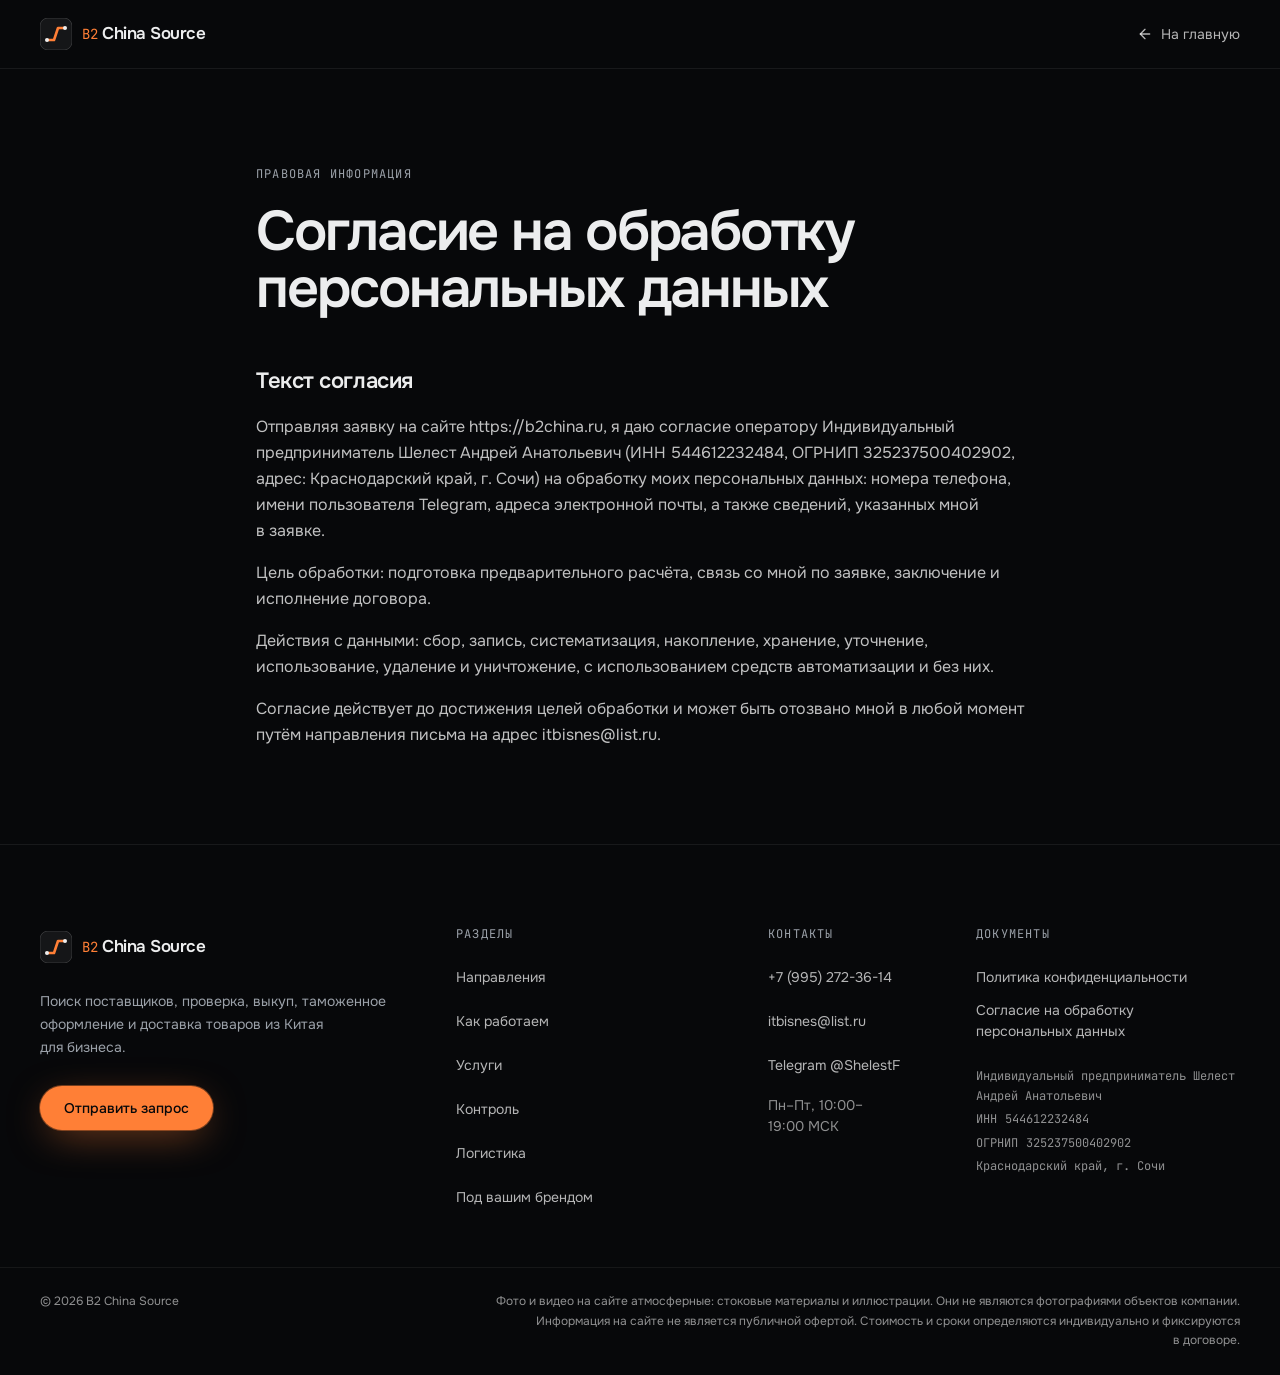
==== commit 6f8bddaa: "Add files via upload" ====
--- a/consent/index.html
+++ b/consent/index.html
@@ -7,7 +7,7 @@
     <meta name="robots" content="noindex, follow" />
     <meta name="theme-color" content="#07080A" />
     <link rel="icon" type="image/svg+xml" href="/favicon.svg" />
-    <script type="module" crossorigin src="/assets/main-DQLCHfzx.js"></script>
+    <script type="module" crossorigin src="/assets/main-CoCxKGMd.js"></script>
     <link rel="stylesheet" crossorigin href="/assets/main-DP1218EH.css">
   </head>
   <body>
